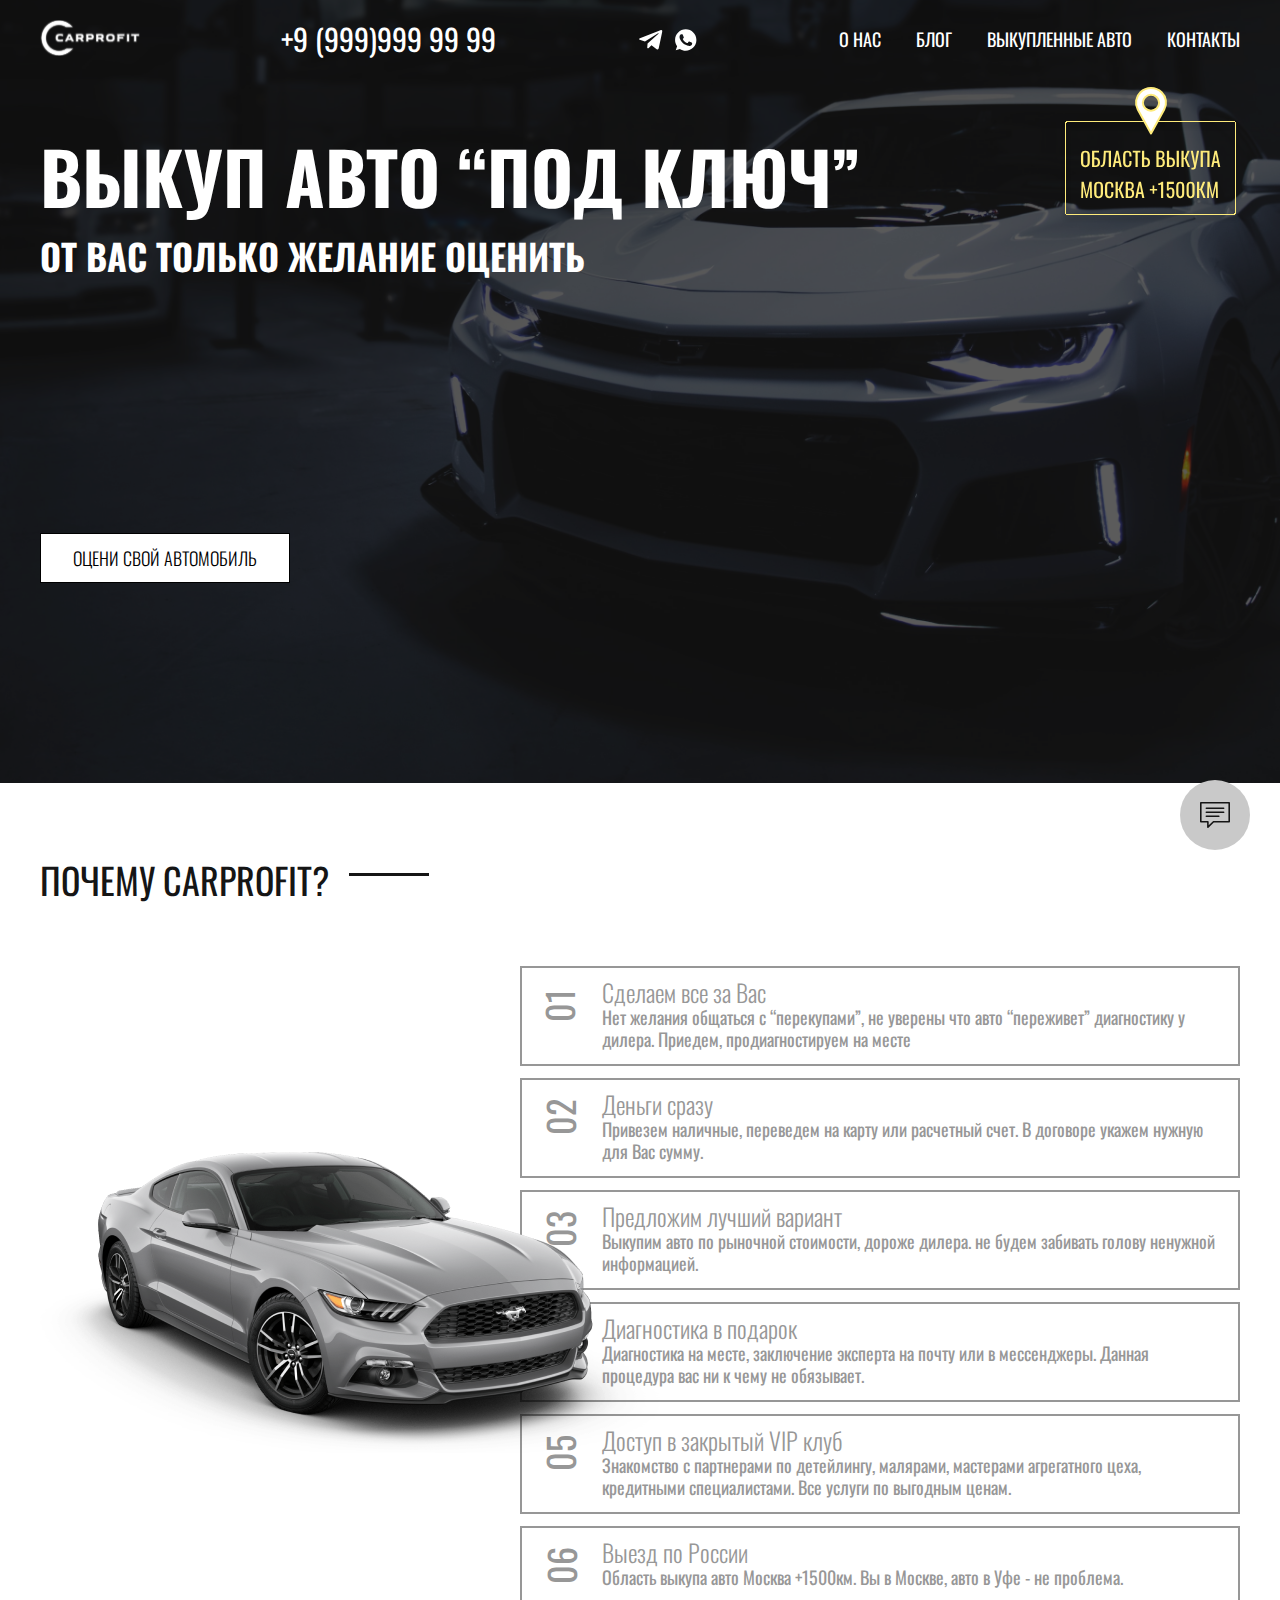
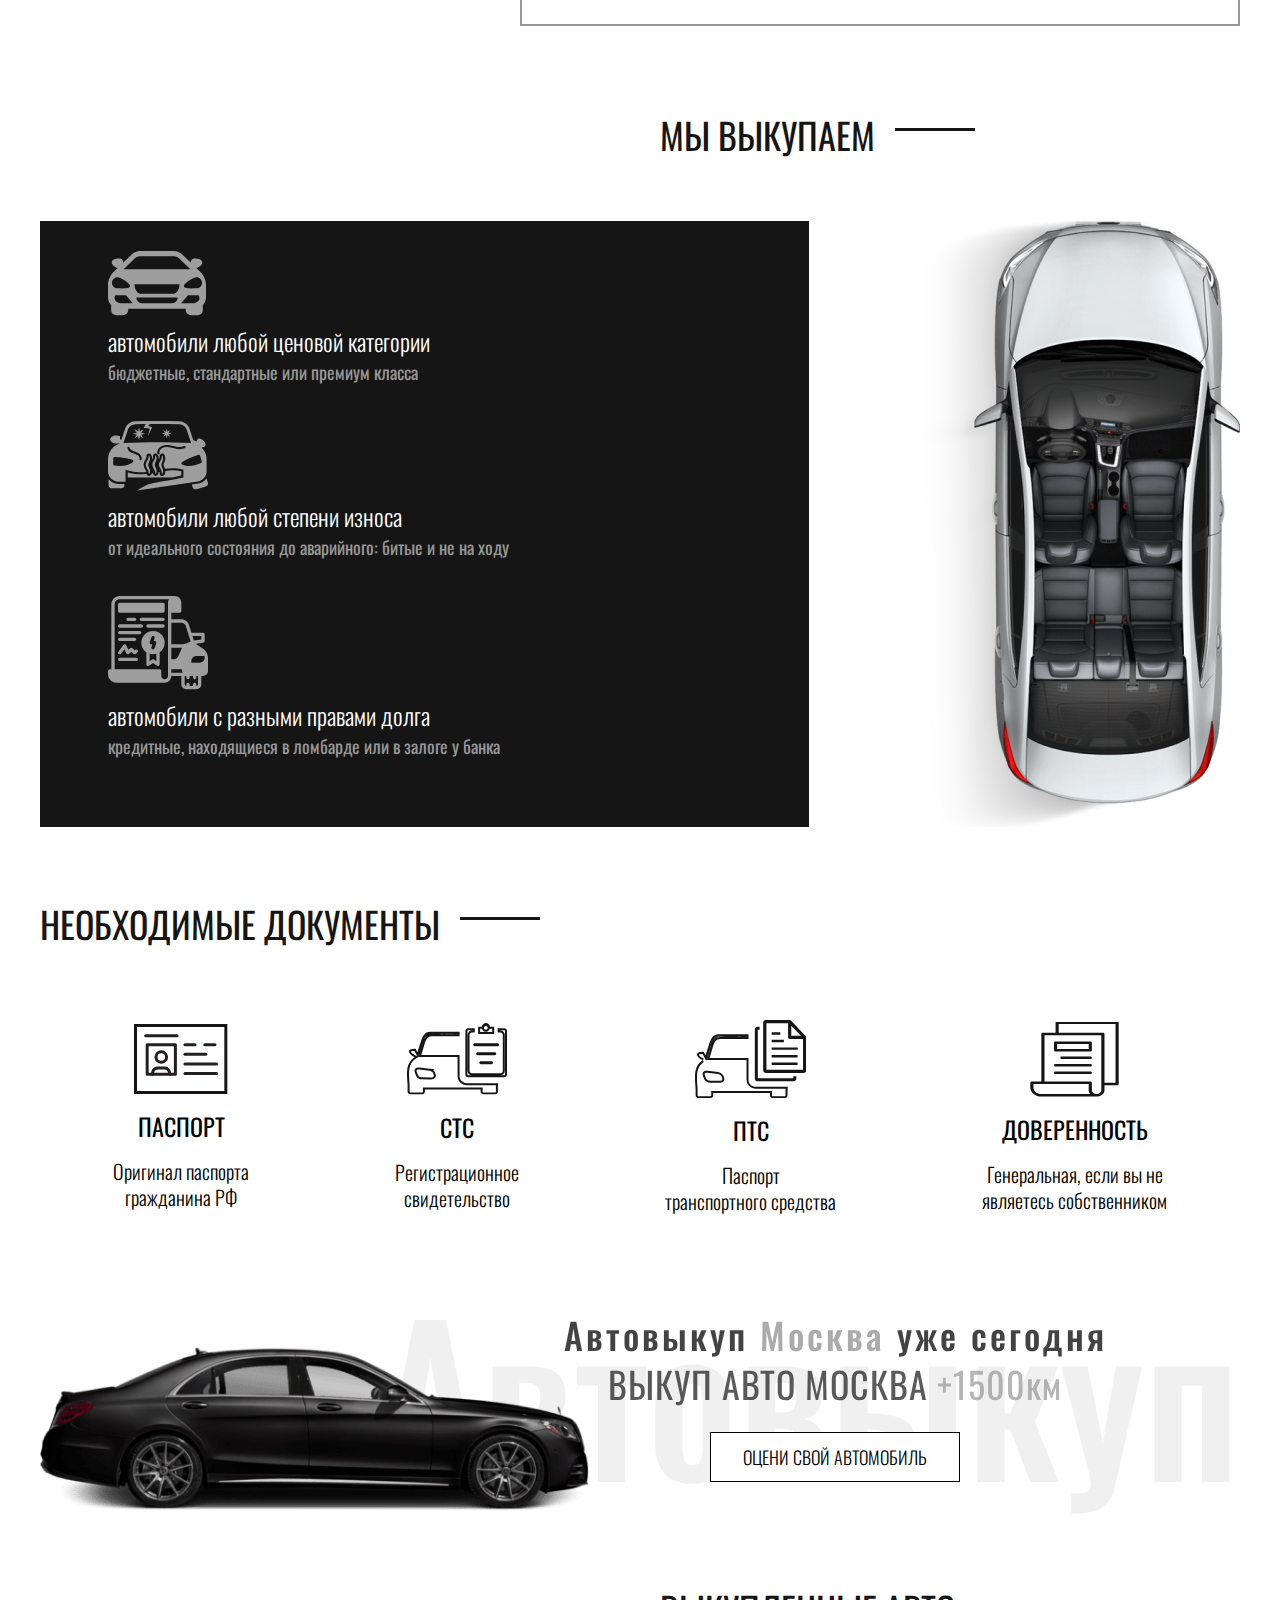
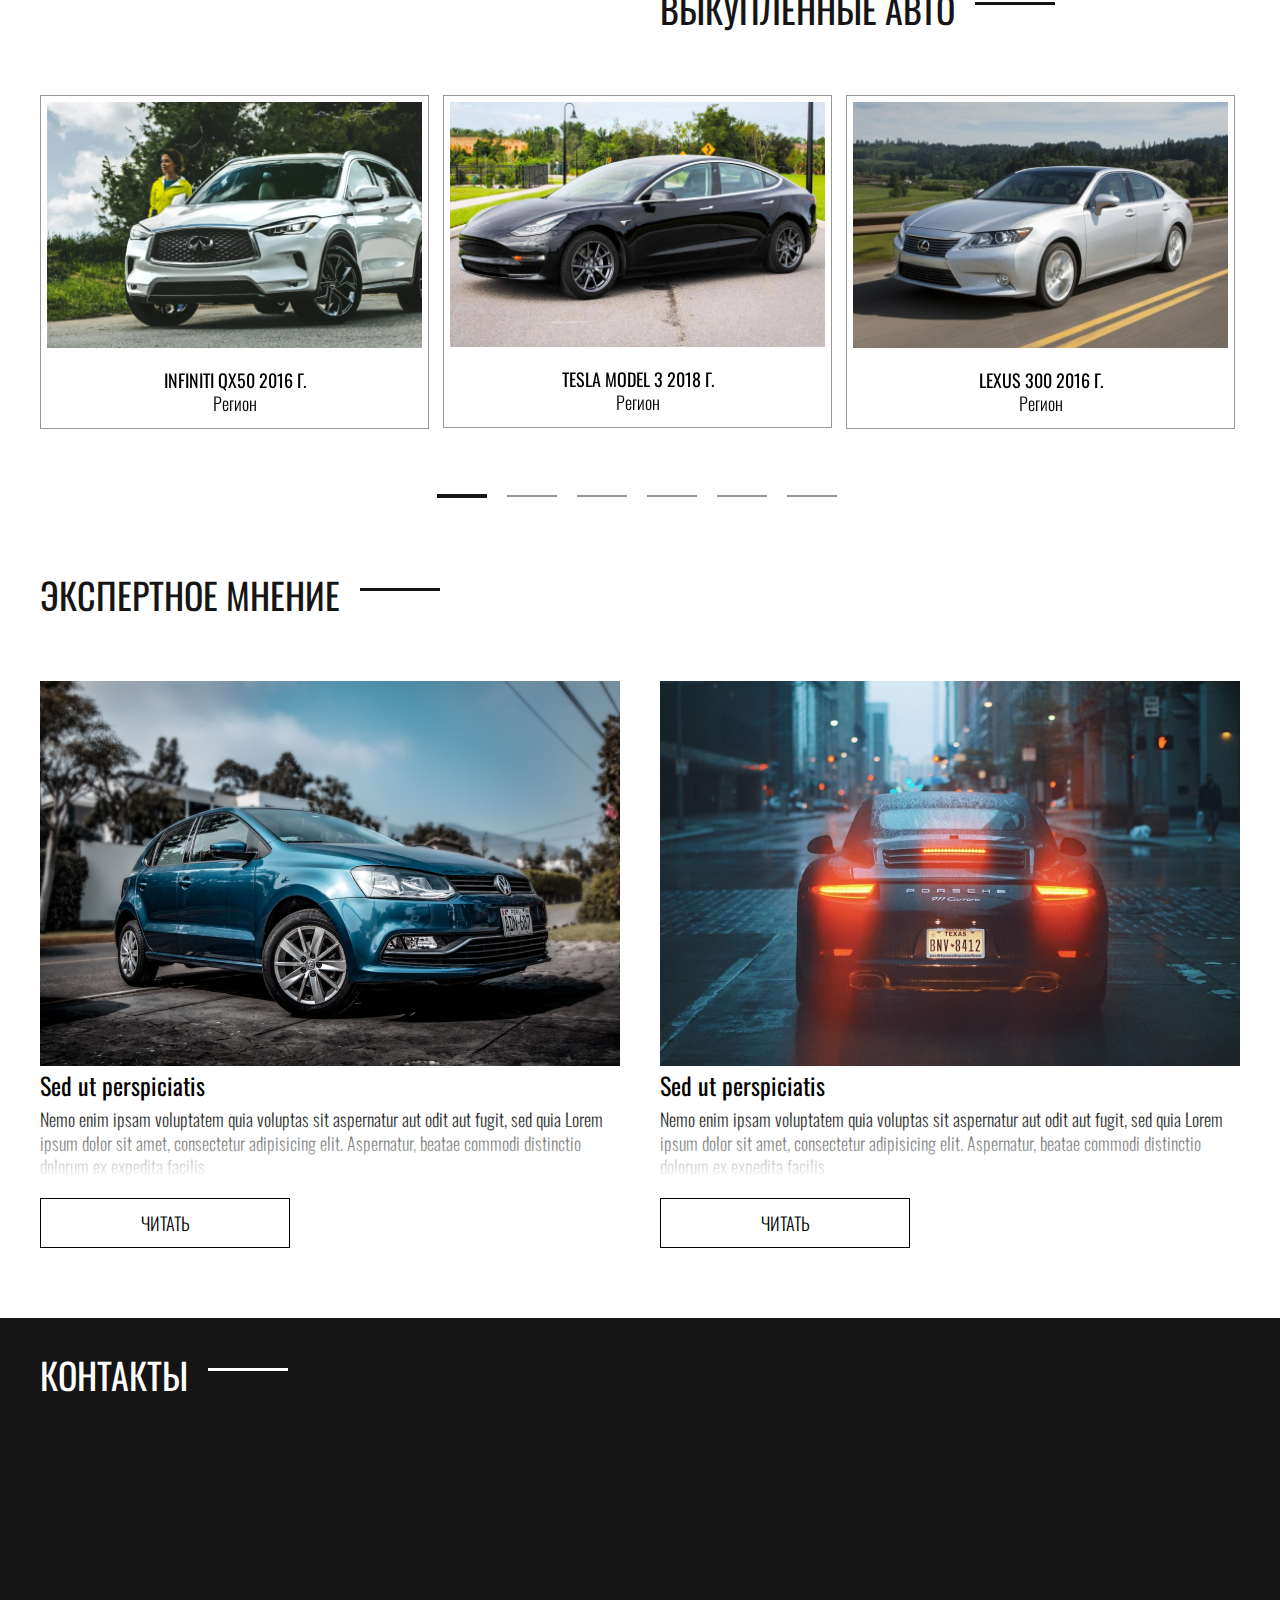
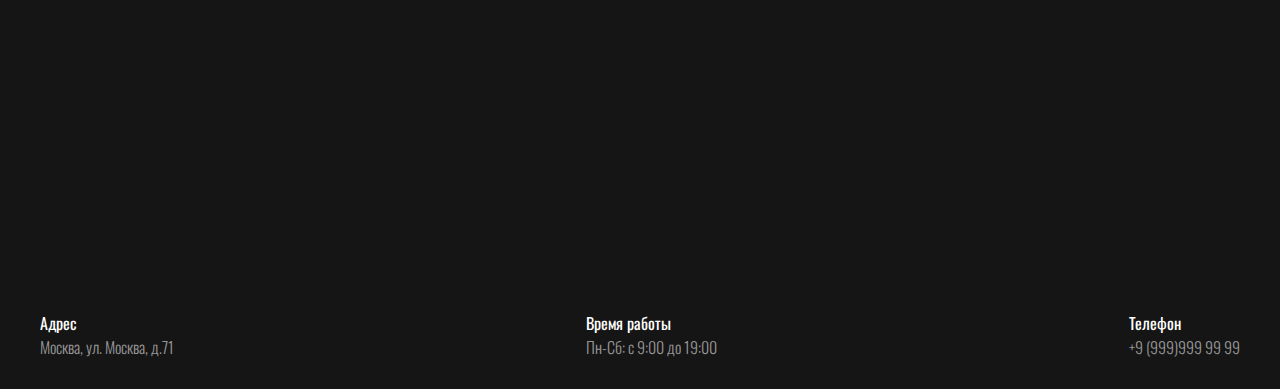
==== index.html @ 456da1f7 "refactor anchors" ====
<!doctype html>
<html lang="ru">
<head>
  <meta charset="UTF-8">
  <meta name="viewport"
        content="width=device-width, user-scalable=no, initial-scale=1.0, maximum-scale=1.0, minimum-scale=1.0">
  <meta http-equiv="X-UA-Compatible" content="ie=edge">
  <title>Document</title>
  <link rel="preconnect" href="https://fonts.googleapis.com">
  <link rel="preconnect" href="https://fonts.gstatic.com" crossorigin>
  <link href="https://fonts.googleapis.com/css2?family=Oswald:wght@300;400;600;700&display=swap" rel="stylesheet">
  <link rel="stylesheet" href="css/reset.css">
  <link rel="stylesheet" href="css/slick.css">
  <link rel="stylesheet" href="css/jquery.fancybox.css">
  <link rel="stylesheet" href="https://cdnjs.cloudflare.com/ajax/libs/animate.css/4.1.1/animate.min.css"/>
  <link rel="stylesheet" href="css/style.css">

</head>
<body>
<!--	      modal-->
<div id="modal-buyback" class="modal">
	<div class="modal__box">
		<button class="modal__close-btn" id="close-my-modal-btn">
			<svg width="23" height="25" viewBox="0 0 23 25" fill="none" xmlns="http://www.w3.org/2000/svg">
				<path d="M2.09082 0.03125L22.9999 22.0294L20.909 24.2292L-8.73579e-05 2.23106L2.09082 0.03125Z"
				      fill="#FFFFFF" />
				<path d="M0 22.0295L20.9091 0.0314368L23 2.23125L2.09091 24.2294L0 22.0295Z" fill="#FFFFFF" />
			</svg>
		</button>
		<form id="form" class="form" autocomplete="off">
			<h3 class="form__title title">Оставить заявку</h3>
			<label>
				<input id="name" class="form__input-inp" type="text"  placeholder="Как Вас зовут?" autocomplete="off">
				<input id="tel" class="form__input-inp" type="tel" placeholder="Ваш телефон" autocomplete="off">
				<textarea class="form__input-inp form__inp-text" name="msg" id="msg"  placeholder="Ваш вопрос" autocomplete="off"></textarea>
			</label>
			<button class="form__button button__white button" type="submit">Отправить заявку</button>
			<div class="form__policy-container">
				<p class="policy">Отправляя нам свои данные Вы даете согласие на обработку своих персональных данных</p>
				<img class="logo__img form__logo" src="./images/svg/carprofit-logo1.svg" alt="logo">
			</div>
		</form>
	</div>
</div>
<div class="wrapper">
  <!--header-->
  <div class="header-main">
    <div class="container">
      <div class="header__inner">
        <a class="logo" href="index.html">
          <img class="logo__img" src="./images/svg/carprofit-logo1.svg" alt="logo">
        </a>
        <a class="phone" href="tel:+99999999999">+9 (999)999 99 99</a>
        <div class="header__social">
          <a class="header__social-link" href="#">
            <svg xmlns="http://www.w3.org/2000/svg" width="26" height="22" viewBox="-2 0 45 31" fill="none">
              <path id="telegram"
                    d="M36.7528 0.382654L1.31463 14.1191C-0.111446 14.7587 -0.593796 16.0398 0.969888 16.735L10.0614 19.6392L32.0432 5.98373C33.2434 5.12643 34.4722 5.35505 33.4149 6.29806L14.5354 23.4805L13.9423 30.7521C14.4917 31.8748 15.4975 31.88 16.139 31.322L21.3623 26.3541L30.308 33.0874C32.3857 34.3239 33.5162 33.526 33.9632 31.2598L39.8309 3.33249C40.4401 0.542967 39.4011 -0.686092 36.7528 0.382654Z"
                    fill="white"/>
            </svg>
          </a>
          <a class="header__social-link" href="#">
            <svg width="24" height="24" viewBox="-2 0 45 40" fill="none" xmlns="http://www.w3.org/2000/svg">
              <path id="whatsapp" fill-rule="evenodd" clip-rule="evenodd"
                    d="M19.9942 0C8.96855 0 0 8.97106 0 19.9998C0 24.3737 1.41054 28.43 3.80834 31.7225L1.31632 39.1532L9.0037 36.6963C12.1655 38.7892 15.9387 40 20.0058 40C31.0314 40 40 31.0286 40 20.0002C40 8.97142 31.0314 0.000330607 20.0058 0.000330607L19.9942 0ZM14.4107 10.159C14.0229 9.23023 13.729 9.19506 13.1415 9.17117C12.9414 9.15955 12.7185 9.14795 12.4714 9.14795C11.707 9.14795 10.9079 9.37127 10.4259 9.86504C9.83836 10.4647 8.38069 11.8636 8.38069 14.7327C8.38069 17.6017 10.473 20.3764 10.755 20.7647C11.0489 21.1523 14.834 27.1253 20.7111 29.5596C25.307 31.4643 26.6708 31.2878 27.7167 31.0644C29.2447 30.7353 31.1608 29.606 31.6429 28.2425C32.1249 26.8784 32.1249 25.7143 31.9835 25.4674C31.8426 25.2205 31.4544 25.0798 30.8669 24.7855C30.2794 24.4915 27.4228 23.0806 26.8821 22.8924C26.3529 22.6926 25.8477 22.7633 25.4483 23.3278C24.884 24.1155 24.3317 24.9153 23.8848 25.3971C23.5322 25.7734 22.9559 25.8205 22.4743 25.6204C21.8277 25.3503 20.0178 24.7148 17.7842 22.7278C16.0561 21.1878 14.8808 19.2715 14.5401 18.6954C14.1991 18.1077 14.5049 17.7663 14.7749 17.449C15.0689 17.0844 15.3509 16.8259 15.6448 16.4847C15.9387 16.1439 16.1033 15.9674 16.2914 15.5676C16.4914 15.1796 16.35 14.7798 16.2091 14.4858C16.0681 14.1918 14.8927 11.3228 14.4107 10.159Z"
                    fill="white"/>
            </svg>
          </a>
        </div>
        <div class="multibutton">
          <ul class="multibutton__list">
            <li class="multibutton__item">
              <a href="tel:+375291112233" class="multibutton__title">Повонить нам</a>
              <a href="tel:+375291112233" class="multibutton__icon">
                <svg version="1.1" id="Capa_1" xmlns="http://www.w3.org/2000/svg" xmlns:xlink="http://www.w3.org/1999/xlink" x="0px" y="0px"
                     width="792px" height="792px" viewBox="0 0 792 792" style="enable-background:new 0 0 792 792;" xml:space="preserve">
<g>
	<path d="M521.806,792c0,0,71.889,0,71.889-71.997V71.997C593.694,0,521.806,0,521.806,0H270.194c0,0-71.889,0-71.889,71.997
		v648.006C198.306,792,270.194,792,270.194,792H521.806z M396,762.022c-19.841,0-35.944-16.104-35.944-35.944
		c0-19.842,16.103-35.944,35.944-35.944c19.842,0,35.944,16.103,35.944,35.944C431.944,745.919,415.842,762.022,396,762.022z
		 M342.083,43.888c0-4.457,2.121-7.944,4.78-7.944h98.272c2.624,0,4.781,3.559,4.781,7.944v2.121c0,4.457-2.157,7.944-4.781,7.944
		h-98.272c-2.624,0-4.78-3.559-4.78-7.944V43.888z M234.25,89.861h323.5v575.111h-323.5V89.861z"/>
</g>
</svg>
              </a>
            </li>
            <li class="multibutton__item">
              <a href="" class="multibutton__title">Оставить заявку на звонок</a>
              <a href="" class="multibutton__icon">
                <svg version="1.1" id="Capa_1" xmlns="http://www.w3.org/2000/svg" xmlns:xlink="http://www.w3.org/1999/xlink" x="0px" y="0px"
                     width="485.227px" height="485.227px" viewBox="0 0 485.227 485.227" style="enable-background:new 0 0 485.227 485.227;"
                     xml:space="preserve">
<g>
	<path d="M438.3,443.723l-32.161,32.165c-5.745,5.713-22.561,9.325-23.069,9.325c-101.816,0.858-199.839-39.124-271.88-111.175
		C38.943,301.806-1.082,203.396,0.031,101.285c0-0.061,3.687-16.407,9.418-22.094L41.61,46.998
		c11.803-11.784,34.399-17.116,50.227-11.845l6.781,2.28c15.831,5.273,32.371,22.745,36.753,38.825l16.202,59.44
		c4.396,16.108-1.515,39.031-13.299,50.82l-21.501,21.499c21.085,78.154,82.376,139.424,160.484,160.543l21.501-21.497
		c11.789-11.789,34.77-17.684,50.876-13.296l59.439,16.228c16.051,4.354,33.524,20.871,38.826,36.72l2.254,6.781
		C455.419,409.336,450.089,431.938,438.3,443.723z M485.218,64.327L420.887,0L316.583,104.307l-43.65-43.656V212.28h151.629
		l-43.651-43.651L485.218,64.327z"/>
</g>
</svg>
              </a>
            </li>
            <li class="multibutton__item">
              <a href="#" class="multibutton__title">Напишите нам в Telegram</a>
              <a href="#" class="multibutton__icon">
                <svg width="40" height="34" viewBox="0 0 46 34" xmlns="http://www.w3.org/2000/svg">
                  <path d="M36.7528 0.382654L1.31463 14.1191C-0.111446 14.7587 -0.593796 16.0398 0.969888 16.735L10.0614 19.6392L32.0432 5.98373C33.2434 5.12643 34.4722 5.35505 33.4149 6.29806L14.5354 23.4805L13.9423 30.7521C14.4917 31.8748 15.4975 31.88 16.139 31.322L21.3623 26.3541L30.308 33.0874C32.3857 34.3239 33.5162 33.526 33.9632 31.2598L39.8309 3.33249C40.4401 0.542967 39.4011 -0.686092 36.7528 0.382654Z" />
                </svg>
              </a>
            </li>
            <li class="multibutton__item">
              <a href="#" class="multibutton__title">Напишите нам в Whatsapp</a>
              <a href="#" class="multibutton__icon">
                <svg width="40" height="40" viewBox="0 0 40 40" xmlns="http://www.w3.org/2000/svg">
                  <path fill-rule="evenodd" clip-rule="evenodd" d="M19.9942 0C8.96855 0 0 8.97106 0 19.9998C0 24.3737 1.41054 28.43 3.80834 31.7225L1.31632 39.1532L9.0037 36.6963C12.1655 38.7892 15.9387 40 20.0058 40C31.0314 40 40 31.0286 40 20.0002C40 8.97142 31.0314 0.000330607 20.0058 0.000330607L19.9942 0ZM14.4107 10.159C14.0229 9.23023 13.729 9.19506 13.1415 9.17117C12.9414 9.15955 12.7185 9.14795 12.4714 9.14795C11.707 9.14795 10.9079 9.37127 10.4259 9.86504C9.83836 10.4647 8.38069 11.8636 8.38069 14.7327C8.38069 17.6017 10.473 20.3764 10.755 20.7647C11.0489 21.1523 14.834 27.1253 20.7111 29.5596C25.307 31.4643 26.6708 31.2878 27.7167 31.0644C29.2447 30.7353 31.1608 29.606 31.6429 28.2425C32.1249 26.8784 32.1249 25.7143 31.9835 25.4674C31.8426 25.2205 31.4544 25.0798 30.8669 24.7855C30.2794 24.4915 27.4228 23.0806 26.8821 22.8924C26.3529 22.6926 25.8477 22.7633 25.4483 23.3278C24.884 24.1155 24.3317 24.9153 23.8848 25.3971C23.5322 25.7734 22.9559 25.8205 22.4743 25.6204C21.8277 25.3503 20.0178 24.7148 17.7842 22.7278C16.0561 21.1878 14.8808 19.2715 14.5401 18.6954C14.1991 18.1077 14.5049 17.7663 14.7749 17.449C15.0689 17.0844 15.3509 16.8259 15.6448 16.4847C15.9387 16.1439 16.1033 15.9674 16.2914 15.5676C16.4914 15.1796 16.35 14.7798 16.2091 14.4858C16.0681 14.1918 14.8927 11.3228 14.4107 10.159Z" />
                </svg>
              </a>
            </li>
          </ul>
          <div class="multibutton__button">
            <svg version="1.1" id="Capa_1" xmlns="http://www.w3.org/2000/svg" xmlns:xlink="http://www.w3.org/1999/xlink" x="0px" y="0px"
                 viewBox="0 0 76 76" style="enable-background:new 0 0 76 76;" xml:space="preserve">
<g id="_x37_7_Essential_Icons_10_">
	<path id="Message_Lines" d="M62,31.007c0,1.1-0.9,2-2,2H16c-1.1,0-2-0.9-2-2c0-1.1,0.9-2,2-2h44C61.1,29.007,62,29.907,62,31.007z
		 M47.8,39.007H16c-1.1,0-2,0.9-2,2s0.9,2,2,2h31.8c1.1,0,2-0.9,2-2S48.9,39.007,47.8,39.007z M60,19.007H16c-1.1,0-2,0.9-2,2
		c0,1.1,0.9,2,2,2h44c1.1,0,2-0.9,2-2C62,19.907,61.1,19.007,60,19.007z M76,7.007v48c0,1.1-0.9,2-2,2H35l-13.6,13.4
		c-0.5,0.6-3.4,1.4-3.4-1.4v-12H2c-1.1,0-2-0.9-2-2v-48c0-1.1,0.9-2,2-2h72C75.1,5.007,76,5.907,76,7.007z M72,9.007H4v44h16
		c1.1,0,2,0.9,2,2v9.2l10.8-10.6c0.4-0.4,0.9-0.6,1.4-0.6H72V9.007z"/>
</g>
</svg>
          </div>
        </div>
        <nav class="menu">
          <button class="menu__btn">
            <span></span>
            <span></span>
            <span></span>
          </button>
          <ul class="menu__list">
            <li class="menu__list-item">
              <a class="menu__list-link" href="contacts.html">О НАС</a>
            </li>
            <li class="menu__list-item">
              <a class="menu__list-link" href="#main-blog">БЛОГ</a>
            </li>
            <li class="menu__list-item">
              <a class="menu__list-link" href="#buyback-cars">ВЫКУПЛЕННЫЕ АВТО</a>
            </li>
            <li class="menu__list-item">
              <a class="menu__list-link" href="#contacts">КОНТАКТЫ</a>
            </li>
          </ul>
        </nav>
      </div>
    </div>
  </div>
  <div class="main">
    <!--top-->
    <section class="top _section" style="background-image: url(./images/top-bg.jpg);">
      <div class="container">
        <div class="top__content">
          <h1 data-wow-delay=".5s" class="top__title"><p>ВЫКУП АВТО</p>
            <p>“под ключ”</p></h1>
          <h2 class="top__subtitle">От вас только желание Оценить</h2>
          <img class="top__banner" src="./images/svg/banner.svg" alt="banner">
          <button id="open-modal-btn" class="button button__white top__button" type="button">оцени свой автомобиль</button>
        </div>
      </div>
    </section>
    <!--benefits-->
    <section class="benefits _section">
      <div class="container">
        <h3 class="title">ПОЧЕМУ CARPROFIT?</h3>
        <div class="benefits__inner _inner">
          <img class="benefits__img" src="./images/mustang.png" alt="car">
          <div class="benefits__content">
            <ol class="benefits__list">
              <li class="benefits__item">
                <p class="benefits__item-title">Сделаем все за Вас</p>
                <p class="benefits__item-text">Нет желания общаться с “перекупами”, не уверены что авто
                  “переживет” диагностику у дилера. Приедем, продиагностируем на месте
                </p>
              </li>
              <li class="benefits__item">
                <p class="benefits__item-title">Деньги сразу</p>
                <p class="benefits__item-text">Привезем наличные, переведем на карту или расчетный счет.
                  В договоре укажем нужную для Вас сумму.</p>
              </li>
              <li class="benefits__item">
                <p class="benefits__item-title">Предложим лучший вариант</p>
                <p class="benefits__item-text">Выкупим авто по рыночной стоимости, дороже дилера.
                  не будем забивать голову ненужной информацией.</p>
              </li>
              <li class="benefits__item">
                <p class="benefits__item-title">Диагностика в подарок</p>
                <p class="benefits__item-text">Диагностика на месте, заключение эксперта на почту или в
                  мессенджеры. Данная процедура вас ни к чему не обязывает.</p>
              </li>
              <li class="benefits__item">
                <p class="benefits__item-title">Доступ в закрытый VIP клуб</p>
                <p class="benefits__item-text">Знакомство с партнерами по детейлингу, малярами,
                  мастерами агрегатного цеха, кредитными специалистами. Все услуги по выгодным
                  ценам.</p>
              </li>
              <li class="benefits__item">
                <p class="benefits__item-title">Выезд по России</p>
                <p class="benefits__item-text">Область выкупа авто Москва +1500км. Вы в Москве, авто в
                  Уфе - не проблема.</p>
              </li>
            </ol>
          </div>
        </div>
      </div>
    </section>
    <!--buyback-->
    <section class="buyback _section">
      <div class="container">
        <h3 class="title buyback__title">МЫ ВЫКУПАЕМ</h3>
        <div class="buyback__inner _inner">
          <ul class="buyback__list">
            <li class="buyback__item">
                <img src="./images/svg/ic-car1.svg" alt="car" class="buyback__item-img">
              <div class="buyback__item-content">
              <p class="buyback__item-title">автомобили любой ценовой категории</p>
              <p class="buyback__item-text">бюджетные, стандартные или премиум класса</p>
              </div>
            </li>
            <li class="buyback__item">
                <img src="./images/svg/ic-car2.svg" alt="car" class="buyback__item-img">
              <div class="buyback__item-content">
              <p class="buyback__item-title">автомобили любой степени износа</p>
              <p class="buyback__item-text">от идеального состояния до аварийного: битые и не на ходу </p>
              </div>
            </li>
            <li class="buyback__item">
                <img src="./images/svg/ic-car3.svg" alt="car" class="buyback__item-img">
              <div class="buyback__item-content">
              <p class="buyback__item-title">автомобили с разными правами долга</p>
              <p class="buyback__item-text">кредитные, находящиеся в ломбарде или в залоге у банка</p>
              </div>
            </li>
          </ul>
          <img class="buyback__image" src="./images/car1.png" alt="car">
        </div>
      </div>
    </section>
    <!--docs-->
    <section class="docs _section">
      <div class="container">
        <h3 class="title">Необходимые документы</h3>
        <div class="docs__inner _inner">
          <ul class="docs__list">
            <li class="docs__list-item">
              <img src="images/svg/docs/passport.svg" alt="pass" class="docs__list-img">
              <p class="docs__item-title">ПАСПОРТ</p>
              <p class="docs__item-text">Оригинал паспорта <br> гражданина РФ</p>
            </li>
            <li class="docs__list-item">
              <img src="images/svg/docs/sts.svg" alt="sts" class="docs__list-img">
              <p class="docs__item-title">СТС</p>
              <p class="docs__item-text">Регистрационное <br> свидетельство</p>
            </li>
            <li class="docs__list-item">
              <img src="images/svg/docs/pts.svg" alt="pts" class="docs__list-img">
              <p class="docs__item-title">ПТС</p>
              <p class="docs__item-text">Паспорт <br> транспортного средства</p>
            </li>
            <li class="docs__list-item">
              <img src="images/svg/docs/document.svg" alt="doc" class="docs__list-img">
              <p class="docs__item-title">ДОВЕРЕННОСТЬ</p>
              <p class="docs__item-text">Генеральная, если вы не <br> являетесь собственником</p>
            </li>
          </ul>
          <div class="docs__content">
            <img class="docs__content-img" src="./images/mercedes.png" alt="car">
            <div class="docs__content-banner">
              <p class="docs__content-t1">Автовыкуп <span>Москва</span> уже сегодня</p>
              <p class="docs__content-t2">ВЫКУП АВТО МОСКВА <span>+1500км</span></p>
              <p class="docs__content-t3">Автовыкуп</p>
              <button class="button button__white docs__button" type="button">оцени свой автомобиль</button>
            </div>
          </div>
        </div>
      </div>
    </section>
<!--carousel-->
    <section class="carousel _section" id="buyback-cars">
      <div class="container">
        <h2 class="title carousel__title">выкупленные Авто</h2>
        <div class="carousel__inner _inner">
          <div class="carousel__item">
            <div class="carousel__item-box">
              <img class="carousel__item-img" src="./images/carousel/1.jpg" alt="">
              <h4 class="carousel__item-title">INFINITI QX50 2016 г.</h4>
              <p class="carousel__item-text">Регион</p>
            </div>
          </div>
          <div class="carousel__item">
            <div class="carousel__item-box">
              <img class="carousel__item-img" src="./images/carousel/2.jpg" alt="">
              <h4 class="carousel__item-title">TESLA MODEL 3 2018 г.</h4>
              <p class="carousel__item-text">Регион</p>
            </div>
          </div>
          <div class="carousel__item">
            <div class="carousel__item-box">
              <img class="carousel__item-img" src="./images/carousel/3.jpg" alt="">
              <h4 class="carousel__item-title">LEXUS 300 2016 г.</h4>
              <p class="carousel__item-text">Регион</p>
            </div>
          </div>
          <div class="carousel__item">
            <div class="carousel__item-box">
              <img class="carousel__item-img" src="./images/carousel/1.jpg" alt="">
              <h4 class="carousel__item-title">INFINITI QX50 2016 г.</h4>
              <p class="carousel__item-text">Регион</p>
            </div>
          </div>
          <div class="carousel__item">
            <div class="carousel__item-box">
              <img class="carousel__item-img" src="./images/carousel/2.jpg" alt="">
              <h4 class="carousel__item-title">TESLA MODEL 3 2018 г.</h4>
              <p class="carousel__item-text">Регион</p>
            </div>
          </div>
          <div class="carousel__item">
            <div class="carousel__item-box">
              <img class="carousel__item-img" src="./images/carousel/3.jpg" alt="">
              <h4 class="carousel__item-title">LEXUS 300 2016 г.</h4>
              <p class="carousel__item-text">Регион</p>
            </div>
          </div>
        </div>
      </div>
    </section>
<!--blog-->
    <section class="blog _section" id="main-blog">
      <div class="container">
        <h3 class="title">ЭКСПЕРТНОЕ МНЕНИЕ</h3>
        <div class="blog__inner _inner">
          <div class="blog__item">
            <img class="blog__item-img" src="./images/blog/blog1.jpg" alt="car">
            <h4 class="blog__item-title">Sed ut perspiciatis</h4>
            <p class="blog__item-text">Nemo enim ipsam voluptatem quia voluptas sit aspernatur aut odit aut
              fugit, sed quia Lorem ipsum dolor sit amet, consectetur adipisicing elit. Aspernatur, beatae commodi distinctio dolorum ex expedita facilis</p>
            <button class="button button__white blog__button">Читать</button>
          </div>
          <div class="blog__item">
            <img class="blog__item-img" src="./images/blog/blog2.jpg" alt="car">
            <h4 class="blog__item-title">Sed ut perspiciatis</h4>
            <p class="blog__item-text">Nemo enim ipsam voluptatem quia voluptas sit aspernatur aut odit aut
              fugit, sed quia Lorem ipsum dolor sit amet, consectetur adipisicing elit. Aspernatur, beatae commodi distinctio dolorum ex expedita facilis</p>
            <button class="button button__white blog__button">Читать</button>
          </div>
        </div>
      </div>
    </section>
  </div>
<!--footer-->
  <div class="footer" id="contacts">
    <div class="container">
      <div class="footer__inner">
        <div class="footer__contacts-container">
          <h3 class="footer__contacts-title title">КОНТАКТЫ</h3>
          <div class="footer__map">
            <map class="map">
              <iframe src="https://yandex.ru/map-widget/v1/?um=constructor%3A482aa2c99fe9f83790239ec61610c49e965b56b48c78179ba4e1519b60596b9f&amp;source=constructor" width="100%" height="100%" frameborder="0"></iframe>
            </map>
          </div>
          <ul class="footer__contacts-list">
            <li class="footer__list-item">
              <p class="footer__list-title">Адрес</p>
              <p class="footer__list-text">Москва, ул. Москва, д.71</p>
            </li>
            <li class="footer__list-item">
              <p class="footer__list-title">Время работы</p>
              <p class="footer__list-text">Пн-Сб: с 9:00 до 19:00</p>
            </li>
            <li class="footer__list-item">
              <p class="footer__list-title">Телефон</p>
              <a class="footer__list-text" href="tel:+99999999999">+9 (999)999 99 99</a>
            </li>
          </ul>
        </div>
      </div>
    </div>
  </div>
</div>
<script src="https://ajax.googleapis.com/ajax/libs/jquery/3.4.1/jquery.min.js"></script>
<script src="js/slick.min.js"></script>
<script src="js/jquery.fancybox.min.js"></script>
<script src="js/wow.min.js"></script>
<script src="js/just-validate.min.js"></script>
<script src="js/inputmask.min.js"></script>
<script src="js/main.js"></script>
</body>
</html>
---- css/style.css ----
/*VARS*/
:root {
    --white: #ffffff;
    --black: #151515;
    --gray: #979797;
    --blackout: rgba(21, 21, 21, .7);

}

html,
body{
    box-sizing: border-box;
    height: 100%;
    scroll-behavior: smooth;
}

*, *::after, *::before {
    box-sizing: inherit;
    margin: 0;
    padding: 0;
}

ul {
    list-style: none;
}

a {
    text-decoration: none;
    color: inherit;
}

.wrapper {
    min-height: 100%;
    display: flex;
    flex-direction: column;
}

.unscroll {
    overflow: hidden;
}

.main {
    flex-grow: 1;
}

/*title*/
.title {
    color: var(--black);
    font-size: 36px;
    line-height: normal;
    font-weight: 400;
    text-transform: uppercase;
    position: relative;
}

.title:after {
    content: '';
    width: 80px;
    height: 3px;
    background-color: var(--black);
    position: absolute;
    top: 20px;
    margin-left: 20px;
}

/*buttons*/
.button {
    width: 250px;
    height: 50px;
    font-family: inherit;
    font-weight: 300;
    font-size: 18px;
    text-transform: uppercase;
    text-decoration: none;
    cursor: pointer;
}

.button__white {
    background-color: white;
    transition: 0.5s;
    border: 1px solid black;
}

.button__white:hover {
    background-color: black;
    color: white;
    border: 1px solid white;
}

/*multibutton*/

.multibutton {
    position: fixed;
    z-index: 9;
    right: 30px;
    bottom: 50px;
    display: flex;
    flex-direction: column;
    align-items: flex-end;
    width: 70px;
    height: 70px;
    transition: 0.2s ease;
}

.multibutton:hover {
    width: auto;
    height: auto;
}

.multibutton:hover .multibutton__list {
    position: relative;
    top: auto;
    bottom: 10px;
    visibility: visible;
}

.multibutton:hover .multibutton__item {
    visibility: visible;
    opacity: 1;
    transition: 0.3s ease;
    transform: scaleX(1) scaleY(1) translateY(0);
}

/*.multibutton.multibutton--open {*/
/*    width: auto;*/
/*    height: auto;*/
/*}*/

/*.multibutton.multibutton--open .multibutton__list {*/
/*    position: relative;*/
/*    top: auto;*/
/*    bottom: 10px;*/
/*    visibility: visible;*/
/*}*/

/*.multibutton.multibutton--open .multibutton__item {*/
/*    visibility: visible;*/
/*    opacity: 1;*/
/*    transition: 0.3s ease;*/
/*    transform: scaleX(1) scaleY(1) translateY(0);*/
/*}*/

.multibutton__list {
    display: flex;
    flex-direction: column;
    align-items: flex-end;
    position: absolute;
    right: 13px;
    top: 80px;
    visibility: hidden;
    transition: 0.3s ease;
    list-style: none;
    padding: 0;
    margin: 0;
}

.multibutton__title {
    font-size: 16px;
    color: var(--white);
    text-decoration: none;
    background: var(--gray);
    border-radius: 20px;
    padding: 13px;
    transition: all .5s;
}

.multibutton__title:hover {
    color: black;
}

.multibutton__item {
    display: flex;
    align-items: center;
    margin: 4px 0;
    transform: scaleX(0.4) scaleY(0.4) translateY(150px);
    opacity: 0;
    visibility: hidden;
}

.multibutton__button {
    width: 70px;
    height: 70px;
    background: #c9c9c9;
    border-radius: 50%;
    display: flex;
    align-items: center;
    justify-content: center;
    cursor: pointer;
    animation: animation_button 3s linear infinite;
    transition: all 200ms ease-out;
}

@keyframes animation_button {
    0% {
        box-shadow: 0 0 0 0 #ffba26, 0 0 0 0 rgba(255, 206, 9, 0.7);
    }
    40% {
        box-shadow: 0 0 0 7px rgba(255, 186, 38, 0), 0 0 0 3px rgba(255, 206, 9, 0.7);
    }
    80% {
        box-shadow: 0 0 0 13px rgba(255, 186, 38, 0), 0 0 0 6px rgba(255, 206, 9, 0);
    }
    100% {
        box-shadow: 0 0 0 16px rgba(255, 186, 38, 0), 0 0 0 8px rgba(255, 206, 9, 0);
    }
}

.multibutton__button svg {
    width: 30px;
    height: 30px;
    fill: var(--black);
}


.multibutton__item:nth-child(1) .multibutton__icon {
    background: var(--gray);
}

.multibutton__item:nth-child(2) .multibutton__icon {
    background: var(--gray);
}

.multibutton__item:nth-child(3) .multibutton__icon {
    background: var(--gray);
}

.multibutton__item:nth-child(4) .multibutton__icon {
    background: var(--gray);
}

.multibutton__icon {
    width: 44px;
    height: 44px;
    border-radius: 50%;
    display: flex;
    align-items: center;
    justify-content: center;
    margin-left: 10px;
    transition: all .5s;
}

.multibutton__icon svg {
    width: 26px;
    height: 26px;
    fill: #fff;
    transition: all .5s;
}

.multibutton__icon:hover svg {
    fill: black;
}

/*button__burger*/
.menu__btn {
    position: relative;
    z-index: 8;
    width: 30px;
    height: 22px;
    flex-direction: column;
    justify-content: space-between;
    padding: 0;
    border: none;
    background-color: transparent;
    cursor: pointer;
    display: none;
    transform: rotate(0deg);
    transition: .5s ease-in-out;
}

.menu__btn span {
    display: block;
    position: absolute;
    height: 2px;
    background-color: var(--white);
    width: 100%;
    opacity: 1;
    left: 0;
    transform: rotate(0deg);
    transition: .25s ease-in-out;
}

.menu__btn span:nth-child(1) {
    top: 0px;
}
.menu__btn span:nth-child(2) {
    top: 10px;
}
.menu__btn span:nth-child(3) {
    top: 20px;
}

.menu__btn.menu__btn--open span:nth-child(1) {
    top: 10px;
    transform: rotate(135deg);
}
.menu__btn.menu__btn--open span:nth-child(2) {
    opacity: 0;
    left: -60px;
}
.menu__btn.menu__btn--open span:nth-child(3) {
    top: 10px;
    transform: rotate(-135deg);
}

/*modal*/
.modal {
    position: fixed;
    left: 0;
    top: 0;
    width: 100%;
    height: 100vh;
    z-index: 99998;
    background-color: rgba(0, 0, 0, .3);
    display: grid;
    align-items: center;
    justify-content: center;
    overflow-y: auto;
    visibility: hidden;
    opacity: 0;
    transition: opacity .4s, visibility .4s;
}

.modal__box {
    position: relative;
    max-width: 800px;
    padding: 45px;
    z-index: 1;
    margin: 30px 15px;
    background-color: var(--black);
    box-shadow: 0px 0px 17px -7px rgba(34, 60, 80, 0.2);
    transform: scale(0);
    transition: transform .8s;
}

.modal__close-btn {
    position: absolute;
    top: 8px;
    right: 8px;
    border: none;
    background-color: transparent;
    padding: 5px;
    cursor: pointer;
}

.modal__close-btn svg path {
    transition: fill .4s;
}

.modal__close-btn:hover svg path {
    fill: var(--gray);
}

.modal__close-btn:active svg path {
    fill: rgb(186, 53, 0);
}

.modal.modal-open {
    visibility: visible;
    opacity: 1;
}

.modal.modal-open .modal__box {
    transform: scale(1);
}


body {
    font-family: 'Oswald', sans-serif;
    font-size: 18px;
    font-weight: 400;
    -webkit-tap-highlight-color: rgba(0, 0, 0, 0);
}

.container {
    max-width: 1230px;
    margin: 0 auto;
    padding: 0 15px;
}

._section {
    margin-bottom: 70px;
}

._inner {
    margin-top: 60px;
}

.header-main {
    background-color: transparent;
    position: relative;
    z-index: 10;
}

.header {
    background-color: var(--black);
    position: relative;
    z-index: 10;
}

.header__inner {
    padding-top: 20px;
    display: flex;
    align-items: center;
    justify-content: space-between;
    padding-bottom: 20px;
}

.logo__img {
    position: relative;
    z-index: 8;
    width: 100px;
    height: auto;
}

.phone {
    position: relative;
    z-index: 8;
    font-size: 30px;
    color: white;
}

.header__social {
    position: relative;
    z-index: 8;
    display: flex;
    text-align: center;
    justify-content: center;
    gap: 10px;
    bottom: -2px;
}

a svg #whatsapp {
    transition: 0.5s;
}

a svg #telegram {
    transition: 0.5s;
}

.header__social-link svg:hover #whatsapp {
    stroke: white;
    stroke-width: 2px;
    fill: black;
}

.header__social-link svg:hover #telegram {
    stroke: white;
    stroke-width: 2px;
    fill: black;
}

.menu__list {
    display: flex;
    gap: 35px;
}

.menu__list-link {
    position: relative;
    color: white;
    text-transform: uppercase;
}

.menu__list-link--active {
    color: var(--gray);
}

.menu__list-link:after {
    content: "";
    width: 0;
    height: 2px;
    background-color: white;
    position: absolute;
    bottom: -4px;
    left: 0;
    z-index: 1;
    transition: width 0.2s linear;
}

.menu__list-link:hover:after {
    width: 100%;
}

.top {
    position: relative;
    background-size: cover;
    background-position: top center;
    background-repeat: no-repeat;
    margin: -350px 0 70px 0;
}

.top:before {
    content: '';
    display: block;
    width: 100%;
    height: 100%;
    position: absolute;
    top: 0;
    left: 0;
    right: 0;
    bottom: 0;
    background-color: var(--blackout);
}

.top__content {
    position: relative;
    padding: 500px 0 0 0;
}

.top__title {
    font-size: 72px;
    color: white;
    text-transform: uppercase;
    line-height: normal;
}

.top__title p {
    display: inline-block;
}

.top__subtitle {
    margin: 0 0 250px 0;
    font-size: 36px;
    color: white;
    text-transform: uppercase;
    line-height: 150%;
}

.top__banner {
    position: absolute;
    top: 360px;
    right: 0;
}

.top__button {
    margin-bottom: 250px;
}

/*benefits*/
.benefits__inner {
    position: relative;
    display: flex;
    align-items: center;
    justify-content: right;
}

.benefits__img {
    position: absolute;
    max-width: 100%;
    height: auto;
    left: 0;
    z-index: 1;
}

.benefits__list {
    list-style: none;
    counter-reset: my-counter;
}

.benefits__item {
    border: 2px solid var(--gray);
    color: var(--gray);
    margin: 0 0 12px 0;
    max-width: 720px;
    min-height: 100px;
    padding: 10px 15px 10px 80px;
    counter-increment: my-counter;
    position: relative;
    transition: all .3s;
}

.benefits__item:hover {
    border: 2px solid var(--black);
}

.benefits__item:before {
    position: absolute;
    left: 20px;
    font-size: 36px;
    line-height: 54px;
    font-weight: 400;
    color: var(--gray);
    transform: rotate(270deg);
    content: '0' counter(my-counter);
    transition: all .5s;
}

.benefits__item:hover::before {
    color: var(--black);
}

.benefits__item-title {
    color: var(--gray);
    font-size: 24px;
    font-weight: 300;
    line-height: 1.2;
    transition: all .5s;
}

.benefits__item:hover .benefits__item-title {
    color: var(--black);
}

.benefits__item-text {
    line-height: 1.2;
    transition: all .5s;
}

.benefits__item:hover .benefits__item-text {
    color: var(--black);

}

/*buyback*/
.buyback__title {
    margin-left: 620px;
}

.buyback__inner {
    display: flex;
    justify-content: space-between;
}

.buyback__list {
    display: flex;
    flex-direction: column;
    gap: 40px;
    list-style: none;
    background-color: var(--black);
    padding: 30px 300px 30px 68px;
    /*margin: 50px 0 25px 0;*/
}

.buyback__item-img {
    margin-bottom: 12px;
}

.buyback__item-title {
    font-size: 24px;
    font-weight: 300;
    color: var(--white);
    margin-bottom: 10px;
}

.buyback__item-text {
    font-size: 18px;
    color: var(--gray);
}

.buyback__image {
    object-fit: contain;
}

.docs__list {
    display: flex;
    flex-wrap: wrap;
    align-items: center;
    justify-content: space-around;
}

.docs__list-item {
    display: flex;
    flex-direction: column;
    align-items: center;
    justify-content: center;
    gap: 20px;
    padding: 10px;
}

.docs__item-title {
    font-size: 24px;
}

.docs__item-text {
    font-size: 20px;
    font-weight: 300;
    line-height: 130%;
    text-align: center;
}

.docs__content {
    position: relative;
    margin: 80px 0 0 0;
}

.docs__content-img {
    position: absolute;
    left: 0;
    bottom: 0;
    max-width: 100%;
    height: auto;
}

.docs__content-banner {
    display: flex;
    flex-direction: column;
    justify-content: center;
    align-items: center;
    margin-left: 390px;
}

.docs__content-t1 {
    color: var(--black);
    opacity: 80%;
    font-size: 36px;
    font-weight: 500;
    letter-spacing: 3px;
    line-height: 170%;
}

.docs__content-t1 span {
    color: var(--gray);
}

.docs__content-t2 {
    color: var(--black);
    opacity: 70%;
    font-size: 36px;
    font-weight: 400;
    letter-spacing: 1px;
    margin: 0 0 30px 0;
}

.docs__content-t2 span {
    color: var(--gray);
}

.docs__content-t3 {
    position: absolute;
    color: rgba(151, 151, 151, 0.15);
    font-size: 200px;
    line-height: 120%;
    font-weight: 500;
    z-index: -1;
    bottom: 0;
    right: 0;
}

.docs__button {
    margin-bottom: 30px;
}

/*carousel*/

.carousel__title {
    margin-left: 620px;
}

.carousel__inner {
    margin: 60px 0 0 -7px;
}

.carousel__item {
    cursor: pointer;
    margin: 0 7px;
}

.carousel__item-box {
    border: 1px solid var(--gray);
    padding: 6px 6px 16px 6px;
    text-align: center;
    transition: all .5s;
}

.carousel__item-box:hover {
    color: var(--white);
    background-color: var(--black);
    border: 1px solid var(--black);
}

.carousel__item-img {
    width: 100%;
    margin-bottom: 23px;
}

.carousel__item-title {
    text-transform: uppercase;
    font-weight: 400;
    margin-bottom: 5px;
}

.carousel__item-text {
    font-size: 18px;
    font-weight: 300;
}

.carousel .slick-dots {
    display: flex;
    justify-content: center;
    margin-top: 50px;
    list-style: none;
}

.carousel .slick-dots button {
    font-size: 0;
    border: none;
    padding: 0;
    margin: 0 10px;
    background-color: var(--gray);
    width: 50px;
    height: 2px;
    cursor: pointer;
}

.carousel .slick-dots {
    cursor: pointer;
}

.carousel .slick-active button {
    background-color: var(--black);
    height: 4px;
}

/*blog*/

.blog__inner {
    display: flex;
    justify-content: space-between;
    gap: 30px;
}

.blog__item {
    max-width: 580px;
    flex-basis: 50%;
}

.blog__item-img {
    max-width: 100%;
}

.blog__item-title {
    font-size: 24px;
    font-weight: 400;
    line-height: 150%;
    margin-bottom: 5px;
}

.blog__item-text {
    overflow: hidden;
    position: relative;
    max-height: 70px;
    font-size: 18px;
    font-weight: 300;
    line-height: 130%;
    margin-bottom: 20px;
}

.blog__item-text:after {
    content: "";
    text-align: right;
    position: absolute;
    bottom: 0;
    right: 0;
    left: 0;
    height: 70px;
    background: linear-gradient(to bottom, rgba(255, 255, 255, 0), white 100%);
    pointer-events: none;
}

/*about*/
.about__title {
    margin-left: 620px;
}

.about__inner {
    display: flex;
    justify-content: space-between;
    align-items: center;
    gap: 40px;

}

.about__img {
    max-width: 100%;
    height: auto;
}

.about__content {
    max-width: 550px;
    margin-right: 10px;
}

.about__content p{
    color: var(--black);
    font-size: 24px;
    font-weight: 300;
    line-height: 130%;
    text-align: justify;
}

.about__link {
    display: block;
    font-size: 18px;
    font-weight: 400;
    line-height: 130%;
    margin-top: 30px;
    text-decoration: underline;

}

/*partners*/
.partners__inner {
    width: 100%;
    display: flex;
    justify-content: center;
    gap: 15px;
    flex-shrink: 1;
}

.partners__item-img {
    width: 100%;
    height: auto;
}



/*footer*/
.footer {
    background-color: var(--black);
    color: white;
}

.footer__inner {
    padding-top: 30px;
    padding-bottom: 30px;
}


.footer__contacts-container {
    display: block;
    /*max-width: 580px;*/
}

.footer__contacts-title {
    color: white;
    margin-bottom: 60px;
}

.footer__contacts-title:after {
    background-color: white;
}

.form__title {
    width: 100%;
    color: white;
    text-align: left;
    margin-bottom: 60px;
}

.form__title:after {
    display: none;
}

.footer__map {
    display: block;
    /*max-width: 580px;*/
    height: 450px;
    padding-bottom: 5px;
}


.map {
    filter: url("data:image/svg+xml;utf8,&lt;svg xmlns=\'http://www.w3.org/2000/svg\'&gt;&lt;filter id=\'grayscale\'&gt;&lt;feColorMatrix type=\'matrix\' values=\'0.3333 0.3333 0.3333 0 0 0.3333 0.3333 0.3333 0 0 0.3333 0.3333 0.3333 0 0 0 0 0 1 0\'/&gt;&lt;/filter&gt;&lt;/svg&gt;#grayscale"); /* Firefox 10+, Firefox on Android */

    -webkit-filter: grayscale(100%); /* Chrome 19+, Safari 6+, Safari 6+ iOS */
}

.footer__contacts-list {
    display: flex;
    justify-content: space-between;
    gap: 10px;
}

.footer__list-item {
    font-size: 16px;
    line-height: 150%;
}


.footer__list-text {
    color: var(--gray);
    font-weight: 300;
}

.form {
    max-width: 600px;
    text-align: center;
    padding: 0 15px;
}

.form label {
    width: 100%;
}

.form__input-inp {
    background-color: var(--white);
    width: 100%;
    height: 60px;
    color: #313030;
    border: 1px solid #fff;
    display: block;
    margin: 0 0 28px 0;
    font-size: 18px;
    padding: 0 8px;
    text-align: center;
    resize: none;
}

.form__input-inp::placeholder {
    text-align: center;
    font-family: 'Oswald', sans-serif;
    font-size: 18px;
    line-height: 27px;
    font-weight: 300;
    color: var(--gray);
}

.form__inp-text {
    text-align: left;
    height: 120px;
    padding: 10px 5px;
}



.form__input-inp::-webkit-input-placeholder {
    text-indent: 0;
    transition: text-indent 0.3s ease;
}

.form__input-inp::-moz-placeholder {
    text-indent: 0;
    transition: text-indent 0.3s ease;
}

.form__input-inp:-moz-placeholder {
    text-indent: 0;
    transition: text-indent 0.3s ease;
}

.form__input-inp:-ms-input-placeholder {
    text-indent: 0;
    transition: text-indent 0.3s ease;
}


.form__input-inp:focus::-webkit-input-placeholder {
    transform: translateY(-10px);
    text-indent: -60%;
    transition: text-indent 0.3s ease;
}

.form__input-inp:focus::-moz-placeholder {
    transform: translateY(-10px);
    text-indent: -60%;
    transition: text-indent 0.3s ease;
}

.form__input-inp:focus:-moz-placeholder {
    transform: translateY(-10px);
    text-indent: -60%;
    transition: text-indent 0.3s ease;
}

.form__input-inp:focus:-ms-input-placeholder {
    transform: translateY(-10px);
    text-indent: -60%;
    transition: text-indent 0.3s ease;
}

.form__button {
    margin: 10px 0 70px 0;
}

.form__policy-container {
    display: flex;
    gap: 10px;
    justify-content: space-between;
    align-items: center;
    /*display: grid;*/
    /*grid-template-columns: 1fr 1fr;*/
    /*grid-gap: 15px;*/
}

.policy {
    text-align: left;
    font-size: 12px;
    font-weight: 200;
    color: var(--white);
}

.form__logo {
    width: 70px;
    height: auto;
    justify-self: right;
}

/*MEDIA*/
@media (max-width: 1925px) {
    .top__content {
        padding-top: 395px;
    }
}

@media (max-width: 1450px) {
    .top {
        background-position: -350px 0;
    }

    .top__button {
        margin-bottom: 200px;
    }
}

@media (max-width: 1200px) {
    .top {
        background-position: -580px 0;
    }

    .top__banner {
        position: static;
        margin-bottom: 110px;
    }

    .top__content {
        display: flex;
        flex-direction: column;
        align-items: center;
    }

    .top__subtitle {
        margin-bottom: 20px;
    }

    .benefits__inner {
        display: flex;
        flex-direction: column;
    }

    .benefits__item-title {
        color: var(--black);
    }

    .benefits__img {
        position: static;
    }

    .buyback__list {
        /*min  default   min           min media  наш media  min media*/
        padding-right: calc(100px + (300 - 100) * ((100vw - 998px) / (1200 - 998)));
    }
}

@media (max-width: 1070px) {
    .title {
        text-align: center;
        margin-left: 0;
    }

    ._section {
        margin-bottom: 50px;
    }

    .about__content p {
        font-size: 20px;
    }

    .form__title {
        text-align: center;
        margin-bottom: 25px;
    }

    .form__title.title:after {
        display: none;
    }

    .footer__contacts-title {
        text-align: center;
        margin-bottom: 25px;
    }

    .footer__contacts-title.title:after {
        display: none;
    }

    .footer__contacts-list {
        justify-content: space-between;
    }

    .form {
        /*max-width: 580px;*/
    }
}

@media (max-width: 1000px) {
    .top__title {
        font-size: 54px;
        text-align: center;
    }

    .menu__btn {
        display: flex;
    }

    .menu__list {
        z-index: 6;
        position: fixed;
        background-color: var(--black);
        flex-direction: column;
        align-items: center;
        padding-top: 150px;
        height: 100vh;
        top: 0;
        left: 0;
        right: 0;
        bottom: 0;
        transform: translateX(-100%);
        transition: .5s ease-in-out;
    }

    .menu__list.menu__list--active {
        transform: translateY(0);
    }

    .buyback__list {
        width: 100%;
        text-align: center;
        padding-top: 60px;
        padding-left: 20px;
        padding-bottom: 60px;
    }

    .buyback__item {
        display: flex;
        align-items: center;
        max-width: 350px;
        margin-left: 25px;
        padding-right: 20px;
    }

    .buyback__item-img {
        width: 70px;
        height: auto;
        margin: 0 20px 0 0;
    }

    .buyback__item-title {
        font-size: 18px;
        text-align: left;
    }

    .buyback__item-text {
        font-size: 14px;
        text-align: left;
    }

    .buyback__image {
        width: 28%;
        height: auto;
    }

    .docs__content-img {
        position: static;
    }

    .docs__content {
        display: flex;
        justify-content: center;
        align-items: center;
        flex-direction: column;
    }

    .docs__list-img {
        width: 70px;
        height: auto;
    }

    .docs__content-banner {
        margin: 0;
        text-align: center;
        justify-content: center;
        align-items: center;
    }

    .docs__content-t3 {
        font-size: 160px;
        text-align: center;
        right: 50%;
        transform: translate(50%, 0);
    }

    .about__inner {
        flex-direction: column;

    }

    .about__inner-item {
        max-width: 550px;
    }

    .about__img {
        /*object-fit: contain;*/
        /*max-width: 470px;*/
    }
}

@media (max-width: 768px) {
    .top__title {
        text-align: center;
        font-size: 40px;
    }

    .top__subtitle {
        text-align: center;
        font-size: 20px;
    }

    .top {
        background-position: -650px 0;
    }

    .title:after {
        display: none;
    }

    .benefits__item {
        padding: 6px 6px 6px 46px;

    }

    .benefits__item:before {
        font-size: 24px;
        line-height: 36px;
        left: 6px;
        transform: rotate(270deg);
    }

    .benefits__item-title {
        font-size: 20px;
    }

    .benefits__item-text {
        font-size: 16px;
    }

    .buyback__list {
        padding-left: 10px;
    }

    .buyback__image {
        display: none;
    }

    .docs__list {
        display: grid;
        grid-template-columns: repeat(2, 1fr);
        gap: 25px;
    }

    .docs__content-t1 {
        font-size: 24px;
        line-height: 100%;
        margin-bottom: 10px;
    }

    .docs__content-t2 {
        font-size: 32px;
        line-height: 100%;
        margin-bottom: 10px;
    }

    .docs__content-t3 {
        font-size: 110px;
        margin-bottom: 20px;
    }

    .docs__item-title {
        font-size: 18px;
    }

    .docs__item-text {
        font-size: 16px;
    }

    .docs__list {
        gap: 10px;
    }

    .docs__list-item {
        gap: 10px;
    }

    .blog__inner {
        flex-direction: column;
        justify-content: center;
        align-items: center;
    }

    .partners__inner {
        flex-wrap: wrap;
    }

    .partners__item {
        max-width: 30%;
    }
}

@media (max-width: 480px) {
    .title {
        font-size: 28px;
    }

    .button {
        font-size: 15px;
        width: 180px;
    }

    .top__button {
        margin-top: 60px;
    }

    ._section {
        margin-bottom: 30px;
    }

    ._inner {
        margin-top: 20px;
    }

    .logo__img {
        width: 60px;
    }

    .phone {
        font-size: 20px;
    }

    .top {
        background-position: -1000px 100px;
    }

    .top__content {
        position: relative;
    }

    .top__banner {
        display: inline-block;
        position: absolute;
        width: 100px;
        height: auto;
        margin-top: 400px;
    }

    .top__subtitle {
        margin-top: 15px;
    }

    .top__button {
        margin-bottom: 180px;
    }

    .blog__inner {
        flex-direction: column;
    }

    .docs__content {
        margin-top: 35px;
    }

    .docs__content-t1 {
        font-size: 22px;
        line-height: 100%;
        margin-bottom: 10px;
    }

    .docs__content-t2 {
        font-size: 28px;
        line-height: 100%;
        margin-bottom: 10px;
    }

    .docs__content-t3 {
        font-size: 86px;
    }

    .carousel .slick-dots button {
        width: 28px;
    }

    .blog__button {
        font-size: 14px;
        width: 100px;
        height: 30px;
    }

    .form__input-inp {
        height: 40px;
        margin-bottom: 15px;
    }

    .form__inp-text {
        height: 150px;
        font-size: 12px;
    }

    .form__input-inp::placeholder {
        font-size: 14px;
    }

    .form__policy-container {
        flex-direction: column;
        align-items: center;
        /*display: grid;*/
        /*grid-template-columns: 1fr;*/
        /*justify-content: left;*/
        /*grid-gap: 15px;*/
    }

    .policy {
        text-align: center;
    }

    .form__logo {
        justify-self: left;
    }

    .footer__map {
        max-width: 450px;
    }

    .footer__list-title {
        font-size: 14px;
    }

    .footer__list-text {
        font-size: 14px;
    }
}

@media (max-width: 360px) {
    .top__button {
        margin-bottom: 120px;
    }

    .logo__img {
        width: 50px;
    }

    .phone {
        font-size: 16px;
    }

    .top__title {
        font-size: 36px;
        margin-bottom: 20px;
    }

    .top__subtitle {
        font-size: 18px;
    }

    .top__banner {
        margin-top: 350px;
    }


    .docs__list {
        grid-template-columns: repeat(1, 1fr);
    }

    .docs__content-t3 {
        font-size: 70px;
    }

    .docs__content-t2 {
        font-size: 20px;
    }

    .footer__list-title {
        font-size: 16px;
    }

    .footer__list-text {
        font-size: 12px;
    }
}
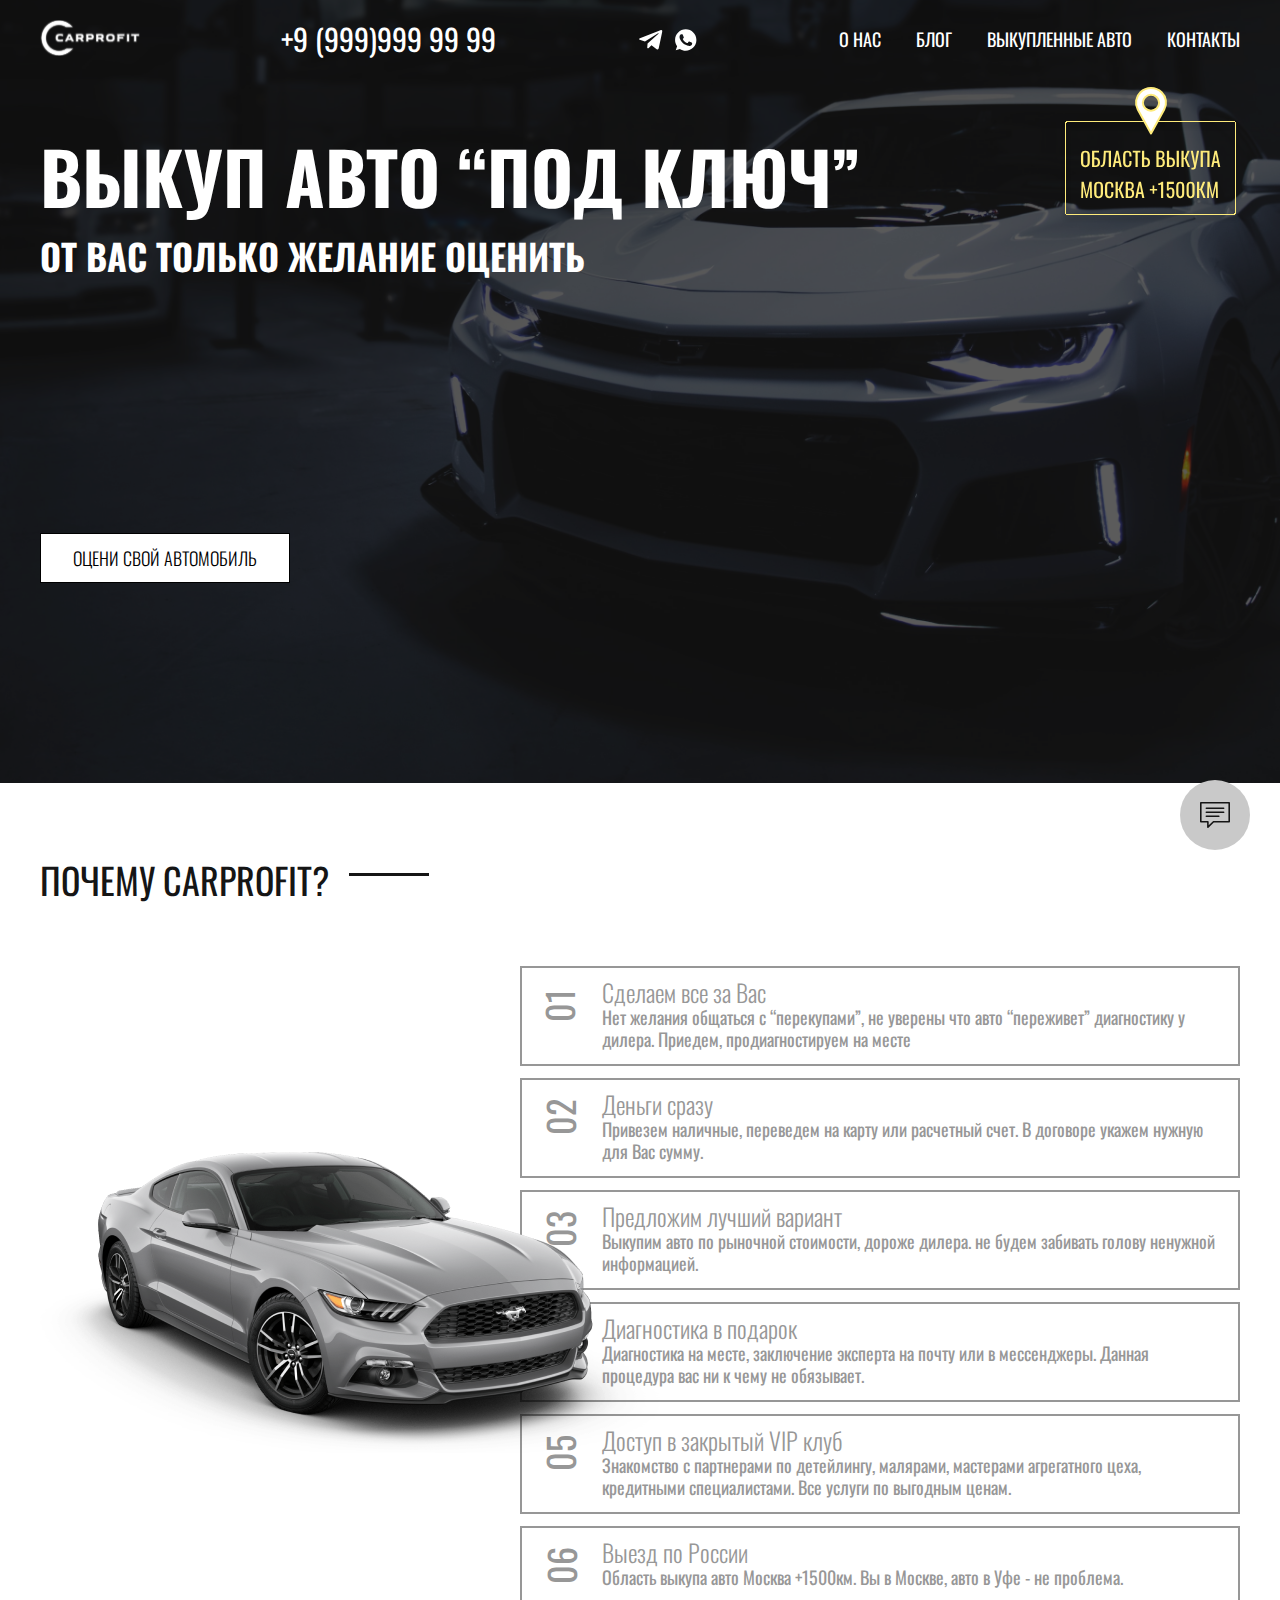
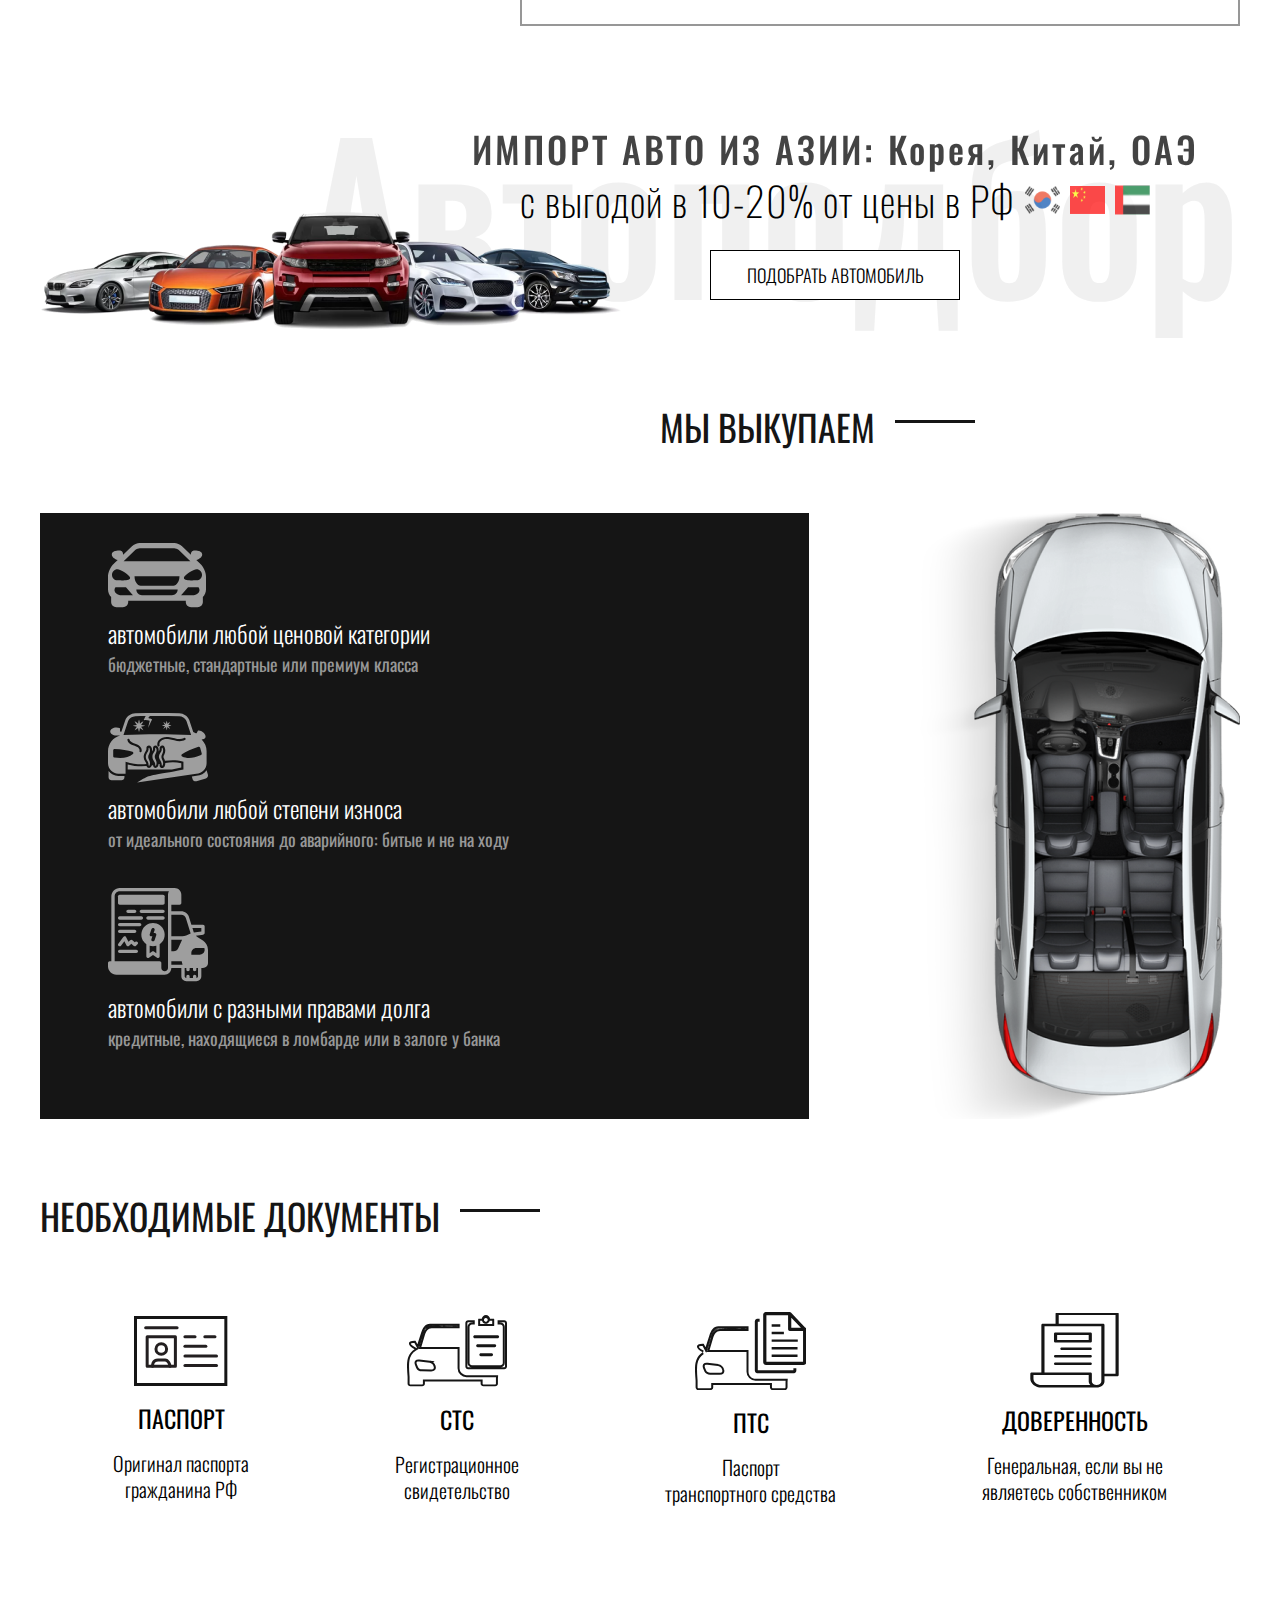
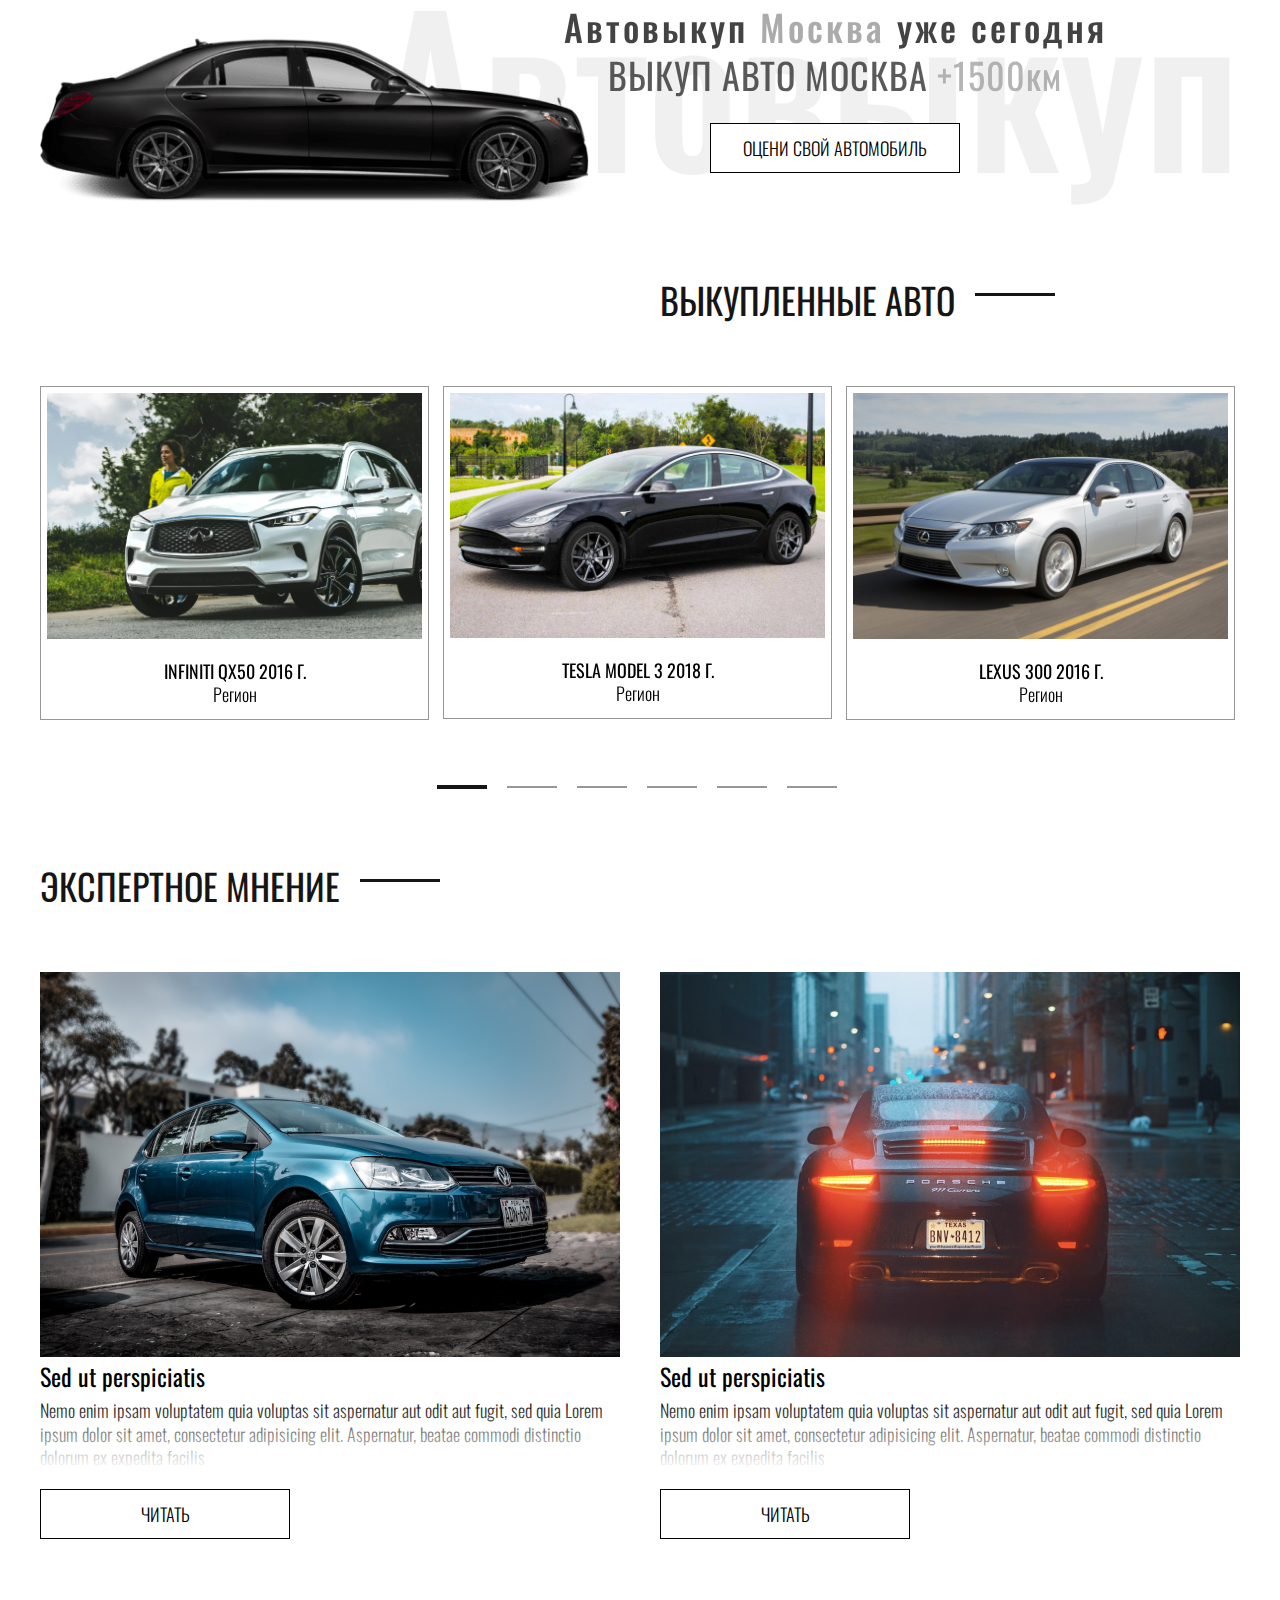
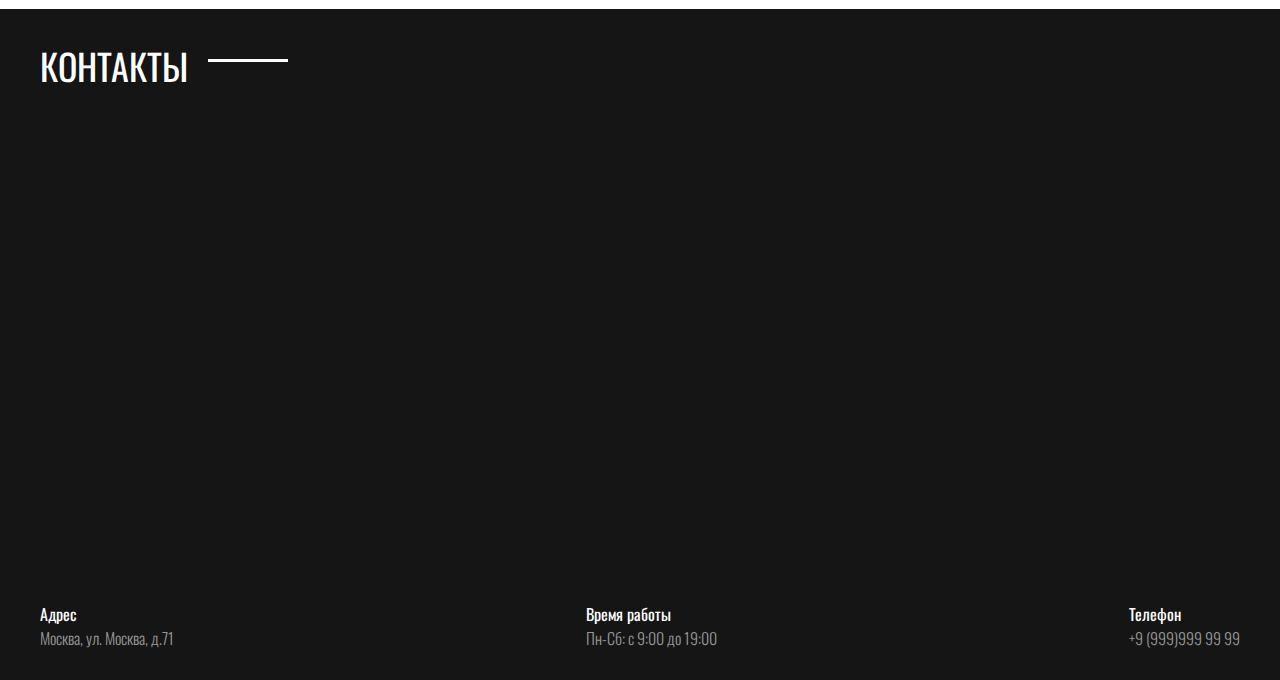
==== commit b12ce8a3: "add banner in section benefits" ====
--- a/index.html
+++ b/index.html
@@ -14,33 +14,33 @@
   <link rel="stylesheet" href="css/jquery.fancybox.css">
   <link rel="stylesheet" href="https://cdnjs.cloudflare.com/ajax/libs/animate.css/4.1.1/animate.min.css"/>
   <link rel="stylesheet" href="css/style.css">
-
 </head>
 <body>
 <!--	      modal-->
 <div id="modal-buyback" class="modal">
-	<div class="modal__box">
-		<button class="modal__close-btn" id="close-my-modal-btn">
-			<svg width="23" height="25" viewBox="0 0 23 25" fill="none" xmlns="http://www.w3.org/2000/svg">
-				<path d="M2.09082 0.03125L22.9999 22.0294L20.909 24.2292L-8.73579e-05 2.23106L2.09082 0.03125Z"
-				      fill="#FFFFFF" />
-				<path d="M0 22.0295L20.9091 0.0314368L23 2.23125L2.09091 24.2294L0 22.0295Z" fill="#FFFFFF" />
-			</svg>
-		</button>
-		<form id="form" class="form" autocomplete="off">
-			<h3 class="form__title title">Оставить заявку</h3>
-			<label>
-				<input id="name" class="form__input-inp" type="text"  placeholder="Как Вас зовут?" autocomplete="off">
-				<input id="tel" class="form__input-inp" type="tel" placeholder="Ваш телефон" autocomplete="off">
-				<textarea class="form__input-inp form__inp-text" name="msg" id="msg"  placeholder="Ваш вопрос" autocomplete="off"></textarea>
-			</label>
-			<button class="form__button button__white button" type="submit">Отправить заявку</button>
-			<div class="form__policy-container">
-				<p class="policy">Отправляя нам свои данные Вы даете согласие на обработку своих персональных данных</p>
-				<img class="logo__img form__logo" src="./images/svg/carprofit-logo1.svg" alt="logo">
-			</div>
-		</form>
-	</div>
+  <div class="modal__box">
+    <button class="modal__close-btn" id="close-my-modal-btn">
+      <svg width="23" height="25" viewBox="0 0 23 25" fill="none" xmlns="http://www.w3.org/2000/svg">
+        <path d="M2.09082 0.03125L22.9999 22.0294L20.909 24.2292L-8.73579e-05 2.23106L2.09082 0.03125Z"
+              fill="#FFFFFF"/>
+        <path d="M0 22.0295L20.9091 0.0314368L23 2.23125L2.09091 24.2294L0 22.0295Z" fill="#FFFFFF"/>
+      </svg>
+    </button>
+    <form id="form" class="form" autocomplete="off">
+      <h3 class="form__title title">Оставить заявку</h3>
+      <label>
+        <input id="name" class="form__input-inp" type="text" placeholder="Как Вас зовут?" autocomplete="off">
+        <input id="tel" class="form__input-inp" type="tel" placeholder="Ваш телефон" autocomplete="off">
+        <textarea class="form__input-inp form__inp-text" name="msg" id="msg" placeholder="Ваш вопрос"
+                  autocomplete="off"></textarea>
+      </label>
+      <button class="form__button button__white button" type="submit">Отправить заявку</button>
+      <div class="form__policy-container">
+        <p class="policy">Отправляя нам свои данные Вы даете согласие на обработку своих персональных данных</p>
+        <img class="logo__img form__logo" src="./images/svg/carprofit-logo1.svg" alt="logo">
+      </div>
+    </form>
+  </div>
 </div>
 <div class="wrapper">
   <!--header-->
@@ -72,8 +72,10 @@
             <li class="multibutton__item">
               <a href="tel:+375291112233" class="multibutton__title">Повонить нам</a>
               <a href="tel:+375291112233" class="multibutton__icon">
-                <svg version="1.1" id="Capa_1" xmlns="http://www.w3.org/2000/svg" xmlns:xlink="http://www.w3.org/1999/xlink" x="0px" y="0px"
-                     width="792px" height="792px" viewBox="0 0 792 792" style="enable-background:new 0 0 792 792;" xml:space="preserve">
+                <svg version="1.1" id="Capa_1" xmlns="http://www.w3.org/2000/svg"
+                     xmlns:xlink="http://www.w3.org/1999/xlink" x="0px" y="0px"
+                     width="792px" height="792px" viewBox="0 0 792 792" style="enable-background:new 0 0 792 792;"
+                     xml:space="preserve">
 <g>
 	<path d="M521.806,792c0,0,71.889,0,71.889-71.997V71.997C593.694,0,521.806,0,521.806,0H270.194c0,0-71.889,0-71.889,71.997
 		v648.006C198.306,792,270.194,792,270.194,792H521.806z M396,762.022c-19.841,0-35.944-16.104-35.944-35.944
@@ -85,10 +87,12 @@
               </a>
             </li>
             <li class="multibutton__item">
-              <a href="" class="multibutton__title">Оставить заявку на звонок</a>
-              <a href="" class="multibutton__icon">
-                <svg version="1.1" id="Capa_1" xmlns="http://www.w3.org/2000/svg" xmlns:xlink="http://www.w3.org/1999/xlink" x="0px" y="0px"
-                     width="485.227px" height="485.227px" viewBox="0 0 485.227 485.227" style="enable-background:new 0 0 485.227 485.227;"
+              <button type="button" class="multibutton__title btn-open-modal-buyback">Оставить заявку на звонок</button>
+              <button type="button" class="multibutton__icon btn-open-modal-buyback">
+                <svg version="1.1" id="Capa_1" xmlns="http://www.w3.org/2000/svg"
+                     xmlns:xlink="http://www.w3.org/1999/xlink" x="0px" y="0px"
+                     width="485.227px" height="485.227px" viewBox="0 0 485.227 485.227"
+                     style="enable-background:new 0 0 485.227 485.227;"
                      xml:space="preserve">
 <g>
 	<path d="M438.3,443.723l-32.161,32.165c-5.745,5.713-22.561,9.325-23.069,9.325c-101.816,0.858-199.839-39.124-271.88-111.175
@@ -100,13 +104,14 @@
 		l-43.651-43.651L485.218,64.327z"/>
 </g>
 </svg>
-              </a>
+              </button>
             </li>
             <li class="multibutton__item">
               <a href="#" class="multibutton__title">Напишите нам в Telegram</a>
               <a href="#" class="multibutton__icon">
                 <svg width="40" height="34" viewBox="0 0 46 34" xmlns="http://www.w3.org/2000/svg">
-                  <path d="M36.7528 0.382654L1.31463 14.1191C-0.111446 14.7587 -0.593796 16.0398 0.969888 16.735L10.0614 19.6392L32.0432 5.98373C33.2434 5.12643 34.4722 5.35505 33.4149 6.29806L14.5354 23.4805L13.9423 30.7521C14.4917 31.8748 15.4975 31.88 16.139 31.322L21.3623 26.3541L30.308 33.0874C32.3857 34.3239 33.5162 33.526 33.9632 31.2598L39.8309 3.33249C40.4401 0.542967 39.4011 -0.686092 36.7528 0.382654Z" />
+                  <path
+                    d="M36.7528 0.382654L1.31463 14.1191C-0.111446 14.7587 -0.593796 16.0398 0.969888 16.735L10.0614 19.6392L32.0432 5.98373C33.2434 5.12643 34.4722 5.35505 33.4149 6.29806L14.5354 23.4805L13.9423 30.7521C14.4917 31.8748 15.4975 31.88 16.139 31.322L21.3623 26.3541L30.308 33.0874C32.3857 34.3239 33.5162 33.526 33.9632 31.2598L39.8309 3.33249C40.4401 0.542967 39.4011 -0.686092 36.7528 0.382654Z"/>
                 </svg>
               </a>
             </li>
@@ -114,13 +119,15 @@
               <a href="#" class="multibutton__title">Напишите нам в Whatsapp</a>
               <a href="#" class="multibutton__icon">
                 <svg width="40" height="40" viewBox="0 0 40 40" xmlns="http://www.w3.org/2000/svg">
-                  <path fill-rule="evenodd" clip-rule="evenodd" d="M19.9942 0C8.96855 0 0 8.97106 0 19.9998C0 24.3737 1.41054 28.43 3.80834 31.7225L1.31632 39.1532L9.0037 36.6963C12.1655 38.7892 15.9387 40 20.0058 40C31.0314 40 40 31.0286 40 20.0002C40 8.97142 31.0314 0.000330607 20.0058 0.000330607L19.9942 0ZM14.4107 10.159C14.0229 9.23023 13.729 9.19506 13.1415 9.17117C12.9414 9.15955 12.7185 9.14795 12.4714 9.14795C11.707 9.14795 10.9079 9.37127 10.4259 9.86504C9.83836 10.4647 8.38069 11.8636 8.38069 14.7327C8.38069 17.6017 10.473 20.3764 10.755 20.7647C11.0489 21.1523 14.834 27.1253 20.7111 29.5596C25.307 31.4643 26.6708 31.2878 27.7167 31.0644C29.2447 30.7353 31.1608 29.606 31.6429 28.2425C32.1249 26.8784 32.1249 25.7143 31.9835 25.4674C31.8426 25.2205 31.4544 25.0798 30.8669 24.7855C30.2794 24.4915 27.4228 23.0806 26.8821 22.8924C26.3529 22.6926 25.8477 22.7633 25.4483 23.3278C24.884 24.1155 24.3317 24.9153 23.8848 25.3971C23.5322 25.7734 22.9559 25.8205 22.4743 25.6204C21.8277 25.3503 20.0178 24.7148 17.7842 22.7278C16.0561 21.1878 14.8808 19.2715 14.5401 18.6954C14.1991 18.1077 14.5049 17.7663 14.7749 17.449C15.0689 17.0844 15.3509 16.8259 15.6448 16.4847C15.9387 16.1439 16.1033 15.9674 16.2914 15.5676C16.4914 15.1796 16.35 14.7798 16.2091 14.4858C16.0681 14.1918 14.8927 11.3228 14.4107 10.159Z" />
+                  <path fill-rule="evenodd" clip-rule="evenodd"
+                        d="M19.9942 0C8.96855 0 0 8.97106 0 19.9998C0 24.3737 1.41054 28.43 3.80834 31.7225L1.31632 39.1532L9.0037 36.6963C12.1655 38.7892 15.9387 40 20.0058 40C31.0314 40 40 31.0286 40 20.0002C40 8.97142 31.0314 0.000330607 20.0058 0.000330607L19.9942 0ZM14.4107 10.159C14.0229 9.23023 13.729 9.19506 13.1415 9.17117C12.9414 9.15955 12.7185 9.14795 12.4714 9.14795C11.707 9.14795 10.9079 9.37127 10.4259 9.86504C9.83836 10.4647 8.38069 11.8636 8.38069 14.7327C8.38069 17.6017 10.473 20.3764 10.755 20.7647C11.0489 21.1523 14.834 27.1253 20.7111 29.5596C25.307 31.4643 26.6708 31.2878 27.7167 31.0644C29.2447 30.7353 31.1608 29.606 31.6429 28.2425C32.1249 26.8784 32.1249 25.7143 31.9835 25.4674C31.8426 25.2205 31.4544 25.0798 30.8669 24.7855C30.2794 24.4915 27.4228 23.0806 26.8821 22.8924C26.3529 22.6926 25.8477 22.7633 25.4483 23.3278C24.884 24.1155 24.3317 24.9153 23.8848 25.3971C23.5322 25.7734 22.9559 25.8205 22.4743 25.6204C21.8277 25.3503 20.0178 24.7148 17.7842 22.7278C16.0561 21.1878 14.8808 19.2715 14.5401 18.6954C14.1991 18.1077 14.5049 17.7663 14.7749 17.449C15.0689 17.0844 15.3509 16.8259 15.6448 16.4847C15.9387 16.1439 16.1033 15.9674 16.2914 15.5676C16.4914 15.1796 16.35 14.7798 16.2091 14.4858C16.0681 14.1918 14.8927 11.3228 14.4107 10.159Z"/>
                 </svg>
               </a>
             </li>
           </ul>
           <div class="multibutton__button">
-            <svg version="1.1" id="Capa_1" xmlns="http://www.w3.org/2000/svg" xmlns:xlink="http://www.w3.org/1999/xlink" x="0px" y="0px"
+            <svg version="1.1" id="Capa_1" xmlns="http://www.w3.org/2000/svg" xmlns:xlink="http://www.w3.org/1999/xlink"
+                 x="0px" y="0px"
                  viewBox="0 0 76 76" style="enable-background:new 0 0 76 76;" xml:space="preserve">
 <g id="_x37_7_Essential_Icons_10_">
 	<path id="Message_Lines" d="M62,31.007c0,1.1-0.9,2-2,2H16c-1.1,0-2-0.9-2-2c0-1.1,0.9-2,2-2h44C61.1,29.007,62,29.907,62,31.007z
@@ -165,7 +172,8 @@
             <p>“под ключ”</p></h1>
           <h2 class="top__subtitle">От вас только желание Оценить</h2>
           <img class="top__banner" src="./images/svg/banner.svg" alt="banner">
-          <button id="open-modal-btn" class="button button__white top__button" type="button">оцени свой автомобиль</button>
+          <button class="button button__white top__button btn-open-modal-buyback" type="button">оцени свой автомобиль
+          </button>
         </div>
       </div>
     </section>
@@ -174,8 +182,8 @@
       <div class="container">
         <h3 class="title">ПОЧЕМУ CARPROFIT?</h3>
         <div class="benefits__inner _inner">
-          <img class="benefits__img" src="./images/mustang.png" alt="car">
           <div class="benefits__content">
+            <img class="benefits__img" src="./images/mustang.png" alt="car">
             <ol class="benefits__list">
               <li class="benefits__item">
                 <p class="benefits__item-title">Сделаем все за Вас</p>
@@ -211,6 +219,18 @@
               </li>
             </ol>
           </div>
+          <div class="banner">
+            <img class="banner__img" src="./images/cars-banner.png" alt="cars">
+            <div class="banner__content">
+              <p class="banner__t1">ИМПОРТ АВТО ИЗ АЗИИ: Корея, Китай, ОАЭ</p>
+              <p class="benefits__banner-t2">с выгодой в 10-20% от цены в РФ
+                <img src="./images/svg/korea-flag.svg" alt="flag"><img src="./images/svg/flag-of-china.svg" alt="flag"><img src="./images/svg/arab-emirates-flag.svg" alt="flag"></p>
+              <p class="banner__t3">Автоподбор</p>
+              <button class="button button__white docs__button btn-open-modal-buyback" type="button">ПОДОБРАТЬ
+                автомобиль
+              </button>
+            </div>
+          </div>
         </div>
       </div>
     </section>
@@ -221,24 +241,24 @@
         <div class="buyback__inner _inner">
           <ul class="buyback__list">
             <li class="buyback__item">
-                <img src="./images/svg/ic-car1.svg" alt="car" class="buyback__item-img">
+              <img src="./images/svg/ic-car1.svg" alt="car" class="buyback__item-img">
               <div class="buyback__item-content">
-              <p class="buyback__item-title">автомобили любой ценовой категории</p>
-              <p class="buyback__item-text">бюджетные, стандартные или премиум класса</p>
+                <p class="buyback__item-title">автомобили любой ценовой категории</p>
+                <p class="buyback__item-text">бюджетные, стандартные или премиум класса</p>
               </div>
             </li>
             <li class="buyback__item">
-                <img src="./images/svg/ic-car2.svg" alt="car" class="buyback__item-img">
+              <img src="./images/svg/ic-car2.svg" alt="car" class="buyback__item-img">
               <div class="buyback__item-content">
-              <p class="buyback__item-title">автомобили любой степени износа</p>
-              <p class="buyback__item-text">от идеального состояния до аварийного: битые и не на ходу </p>
+                <p class="buyback__item-title">автомобили любой степени износа</p>
+                <p class="buyback__item-text">от идеального состояния до аварийного: битые и не на ходу </p>
               </div>
             </li>
             <li class="buyback__item">
-                <img src="./images/svg/ic-car3.svg" alt="car" class="buyback__item-img">
+              <img src="./images/svg/ic-car3.svg" alt="car" class="buyback__item-img">
               <div class="buyback__item-content">
-              <p class="buyback__item-title">автомобили с разными правами долга</p>
-              <p class="buyback__item-text">кредитные, находящиеся в ломбарде или в залоге у банка</p>
+                <p class="buyback__item-title">автомобили с разными правами долга</p>
+                <p class="buyback__item-text">кредитные, находящиеся в ломбарде или в залоге у банка</p>
               </div>
             </li>
           </ul>
@@ -273,19 +293,21 @@
               <p class="docs__item-text">Генеральная, если вы не <br> являетесь собственником</p>
             </li>
           </ul>
-          <div class="docs__content">
-            <img class="docs__content-img" src="./images/mercedes.png" alt="car">
-            <div class="docs__content-banner">
-              <p class="docs__content-t1">Автовыкуп <span>Москва</span> уже сегодня</p>
-              <p class="docs__content-t2">ВЫКУП АВТО МОСКВА <span>+1500км</span></p>
-              <p class="docs__content-t3">Автовыкуп</p>
-              <button class="button button__white docs__button" type="button">оцени свой автомобиль</button>
-            </div>
-          </div>
-        </div>
-      </div>
-    </section>
-<!--carousel-->
+          <div class="banner">
+            <img class="banner__img" src="./images/mercedes.png" alt="car">
+            <div class="banner__content">
+              <p class="banner__t1">Автовыкуп <span>Москва</span> уже сегодня</p>
+              <p class="banner__t2">ВЫКУП АВТО МОСКВА <span>+1500км</span></p>
+              <p class="banner__t3">Автовыкуп</p>
+              <button class="button button__white docs__button btn-open-modal-buyback" type="button">оцени свой
+                автомобиль
+              </button>
+            </div>
+          </div>
+        </div>
+      </div>
+    </section>
+    <!--carousel-->
     <section class="carousel _section" id="buyback-cars">
       <div class="container">
         <h2 class="title carousel__title">выкупленные Авто</h2>
@@ -335,7 +357,7 @@
         </div>
       </div>
     </section>
-<!--blog-->
+    <!--blog-->
     <section class="blog _section" id="main-blog">
       <div class="container">
         <h3 class="title">ЭКСПЕРТНОЕ МНЕНИЕ</h3>
@@ -344,21 +366,23 @@
             <img class="blog__item-img" src="./images/blog/blog1.jpg" alt="car">
             <h4 class="blog__item-title">Sed ut perspiciatis</h4>
             <p class="blog__item-text">Nemo enim ipsam voluptatem quia voluptas sit aspernatur aut odit aut
-              fugit, sed quia Lorem ipsum dolor sit amet, consectetur adipisicing elit. Aspernatur, beatae commodi distinctio dolorum ex expedita facilis</p>
+              fugit, sed quia Lorem ipsum dolor sit amet, consectetur adipisicing elit. Aspernatur, beatae commodi
+              distinctio dolorum ex expedita facilis</p>
             <button class="button button__white blog__button">Читать</button>
           </div>
           <div class="blog__item">
             <img class="blog__item-img" src="./images/blog/blog2.jpg" alt="car">
             <h4 class="blog__item-title">Sed ut perspiciatis</h4>
             <p class="blog__item-text">Nemo enim ipsam voluptatem quia voluptas sit aspernatur aut odit aut
-              fugit, sed quia Lorem ipsum dolor sit amet, consectetur adipisicing elit. Aspernatur, beatae commodi distinctio dolorum ex expedita facilis</p>
+              fugit, sed quia Lorem ipsum dolor sit amet, consectetur adipisicing elit. Aspernatur, beatae commodi
+              distinctio dolorum ex expedita facilis</p>
             <button class="button button__white blog__button">Читать</button>
           </div>
         </div>
       </div>
     </section>
   </div>
-<!--footer-->
+  <!--footer-->
   <div class="footer" id="contacts">
     <div class="container">
       <div class="footer__inner">
@@ -366,7 +390,9 @@
           <h3 class="footer__contacts-title title">КОНТАКТЫ</h3>
           <div class="footer__map">
             <map class="map">
-              <iframe src="https://yandex.ru/map-widget/v1/?um=constructor%3A482aa2c99fe9f83790239ec61610c49e965b56b48c78179ba4e1519b60596b9f&amp;source=constructor" width="100%" height="100%" frameborder="0"></iframe>
+              <iframe
+                src="https://yandex.ru/map-widget/v1/?um=constructor%3A482aa2c99fe9f83790239ec61610c49e965b56b48c78179ba4e1519b60596b9f&amp;source=constructor"
+                width="100%" height="100%" frameborder="0"></iframe>
             </map>
           </div>
           <ul class="footer__contacts-list">
--- a/css/style.css
+++ b/css/style.css
@@ -155,6 +155,7 @@
 }
 
 .multibutton__title {
+    font-family: inherit;
     font-size: 16px;
     color: var(--white);
     text-decoration: none;
@@ -165,8 +166,15 @@
 }
 
 .multibutton__title:hover {
+    cursor: pointer;
     color: black;
 }
+
+.multibutton__icon:hover {
+    cursor: pointer;
+    color: black;
+}
+
 
 .multibutton__item {
     display: flex;
@@ -175,6 +183,7 @@
     transform: scaleX(0.4) scaleY(0.4) translateY(150px);
     opacity: 0;
     visibility: hidden;
+    cursor: pointer;
 }
 
 .multibutton__button {
@@ -250,7 +259,7 @@
     fill: black;
 }
 
-/*button__burger*/
+/*BURGER*/
 .menu__btn {
     position: relative;
     z-index: 8;
@@ -536,7 +545,7 @@
 }
 
 /*benefits*/
-.benefits__inner {
+.benefits__content {
     position: relative;
     display: flex;
     align-items: center;
@@ -610,6 +619,21 @@
 
 }
 
+.benefits__banner-t2 {
+    font-weight: 100;
+    font-size: 40px;
+    letter-spacing: 1px;
+    margin: 0 0 30px 0;
+    display: flex;
+    gap: 10px;
+    text-align: center;
+}
+
+.benefits__banner-t2 img {
+    width: 35px;
+    height: auto;
+}
+
 /*buyback*/
 .buyback__title {
     margin-left: 620px;
@@ -677,12 +701,12 @@
     text-align: center;
 }
 
-.docs__content {
+.banner {
     position: relative;
     margin: 80px 0 0 0;
 }
 
-.docs__content-img {
+.banner__img {
     position: absolute;
     left: 0;
     bottom: 0;
@@ -690,7 +714,7 @@
     height: auto;
 }
 
-.docs__content-banner {
+.banner__content {
     display: flex;
     flex-direction: column;
     justify-content: center;
@@ -698,20 +722,21 @@
     margin-left: 390px;
 }
 
-.docs__content-t1 {
+.banner__t1 {
     color: var(--black);
     opacity: 80%;
     font-size: 36px;
     font-weight: 500;
     letter-spacing: 3px;
     line-height: 170%;
-}
-
-.docs__content-t1 span {
+    text-align: center;
+}
+
+.banner__t1 span {
     color: var(--gray);
 }
 
-.docs__content-t2 {
+.banner__t2 {
     color: var(--black);
     opacity: 70%;
     font-size: 36px;
@@ -720,11 +745,11 @@
     margin: 0 0 30px 0;
 }
 
-.docs__content-t2 span {
+.banner__t2 span {
     color: var(--gray);
 }
 
-.docs__content-t3 {
+.banner__t3 {
     position: absolute;
     color: rgba(151, 151, 151, 0.15);
     font-size: 200px;
@@ -1131,7 +1156,7 @@
         margin-bottom: 20px;
     }
 
-    .benefits__inner {
+    .benefits__content {
         display: flex;
         flex-direction: column;
     }
@@ -1143,6 +1168,32 @@
     .benefits__img {
         position: static;
     }
+
+    .banner__img {
+        position: static;
+    }
+
+    .banner {
+        display: flex;
+        justify-content: center;
+        align-items: center;
+        flex-direction: column;
+    }
+
+    .banner__content {
+        margin: 0;
+        text-align: center;
+        justify-content: center;
+        align-items: center;
+    }
+
+    .banner__t3 {
+        font-size: 160px;
+        text-align: center;
+        right: 50%;
+        transform: translate(50%, 0);
+    }
+
 
     .buyback__list {
         /*min  default   min           min media  наш media  min media*/
@@ -1258,34 +1309,10 @@
         height: auto;
     }
 
-    .docs__content-img {
-        position: static;
-    }
-
-    .docs__content {
-        display: flex;
-        justify-content: center;
-        align-items: center;
-        flex-direction: column;
-    }
 
     .docs__list-img {
         width: 70px;
         height: auto;
-    }
-
-    .docs__content-banner {
-        margin: 0;
-        text-align: center;
-        justify-content: center;
-        align-items: center;
-    }
-
-    .docs__content-t3 {
-        font-size: 160px;
-        text-align: center;
-        right: 50%;
-        transform: translate(50%, 0);
     }
 
     .about__inner {
@@ -1324,7 +1351,6 @@
 
     .benefits__item {
         padding: 6px 6px 6px 46px;
-
     }
 
     .benefits__item:before {
@@ -1356,21 +1382,32 @@
         gap: 25px;
     }
 
-    .docs__content-t1 {
+    .banner__t1 {
         font-size: 24px;
         line-height: 100%;
         margin-bottom: 10px;
     }
 
-    .docs__content-t2 {
+    .banner__t2 {
         font-size: 32px;
         line-height: 100%;
         margin-bottom: 10px;
     }
 
-    .docs__content-t3 {
+    .banner__t3 {
         font-size: 110px;
         margin-bottom: 20px;
+    }
+
+    .benefits__banner-t2 {
+        font-size: 20px;
+        line-height: 100%;
+        margin-bottom: 10px;
+        gap: 5px;
+    }
+
+    .benefits__banner-t2 img {
+        width: 20px;
     }
 
     .docs__item-title {
@@ -1462,23 +1499,23 @@
         flex-direction: column;
     }
 
-    .docs__content {
+    .banner {
         margin-top: 35px;
     }
 
-    .docs__content-t1 {
+    .banner__t1 {
         font-size: 22px;
         line-height: 100%;
         margin-bottom: 10px;
     }
 
-    .docs__content-t2 {
+    .banner__t2 {
         font-size: 28px;
         line-height: 100%;
         margin-bottom: 10px;
     }
 
-    .docs__content-t3 {
+    .banner__t3 {
         font-size: 86px;
     }
 
@@ -1567,11 +1604,11 @@
         grid-template-columns: repeat(1, 1fr);
     }
 
-    .docs__content-t3 {
+    .banner__t3 {
         font-size: 70px;
     }
 
-    .docs__content-t2 {
+    .banner__t2 {
         font-size: 20px;
     }
 
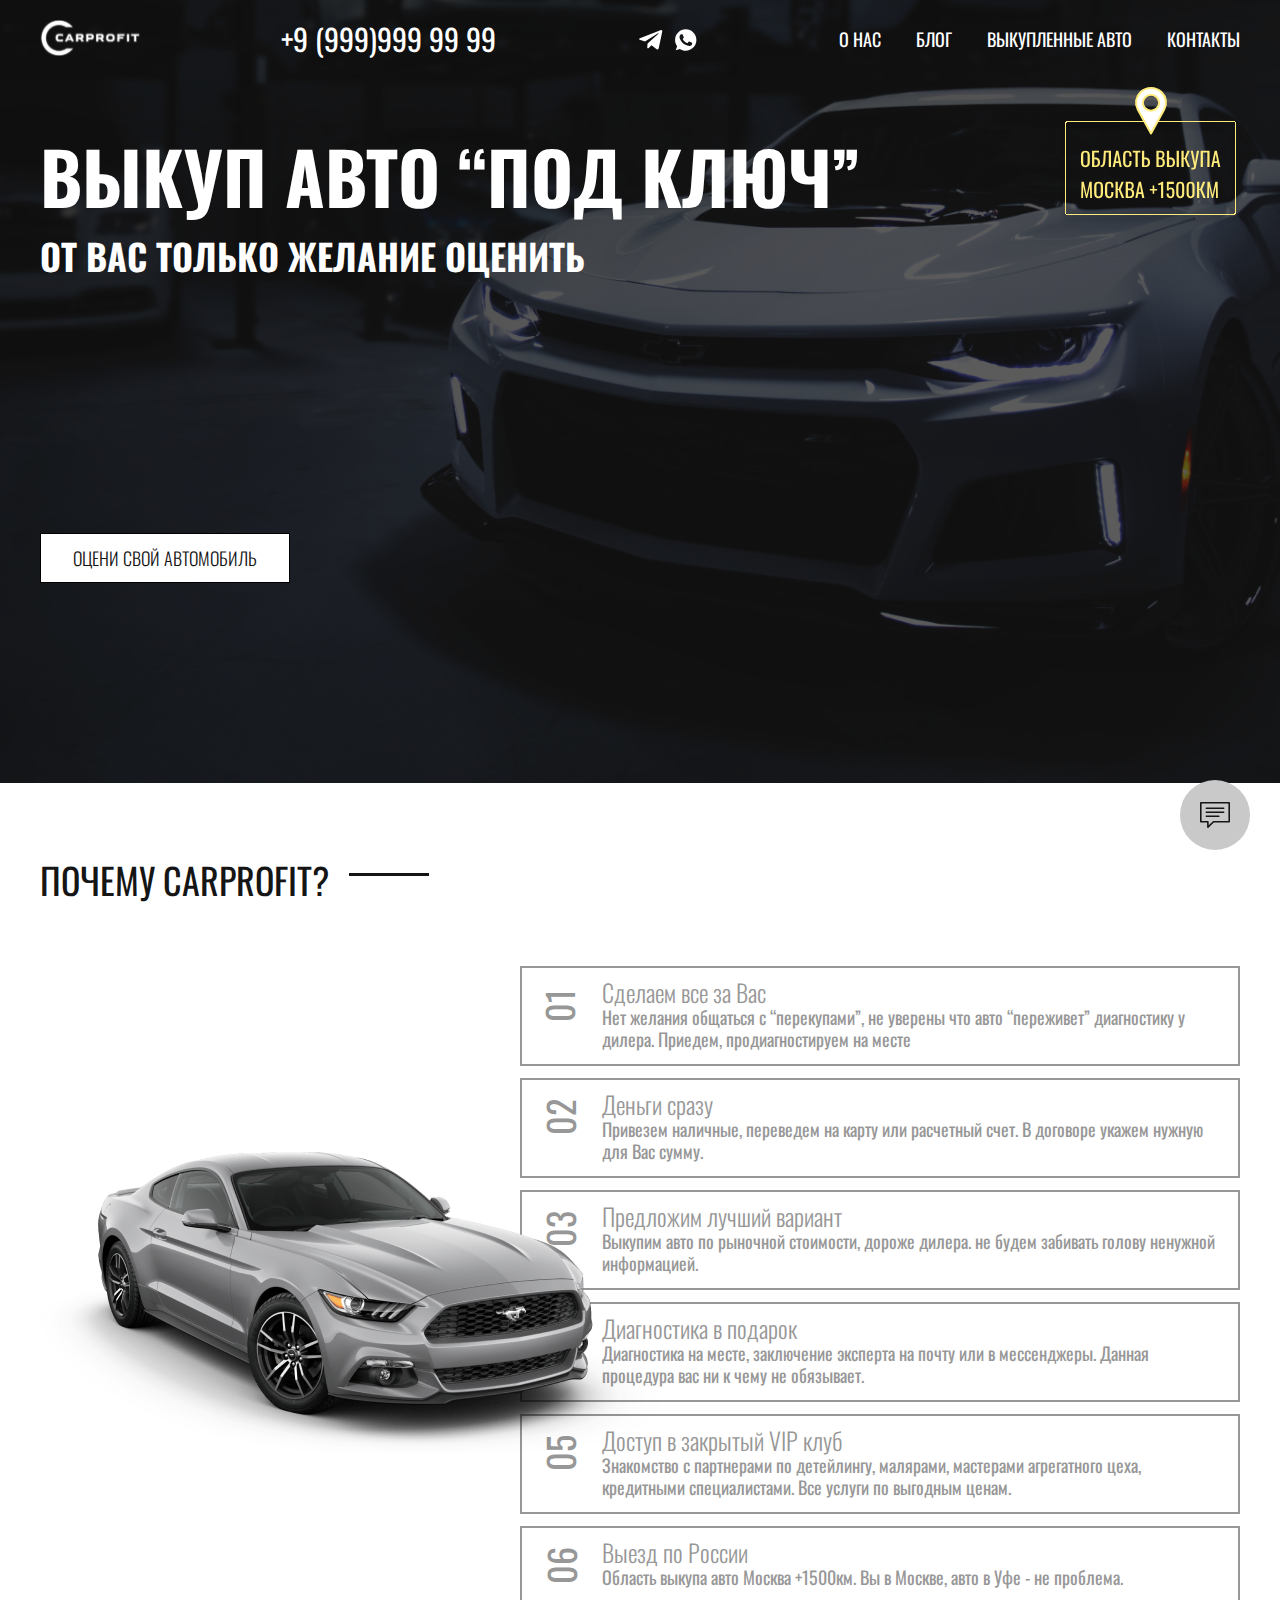
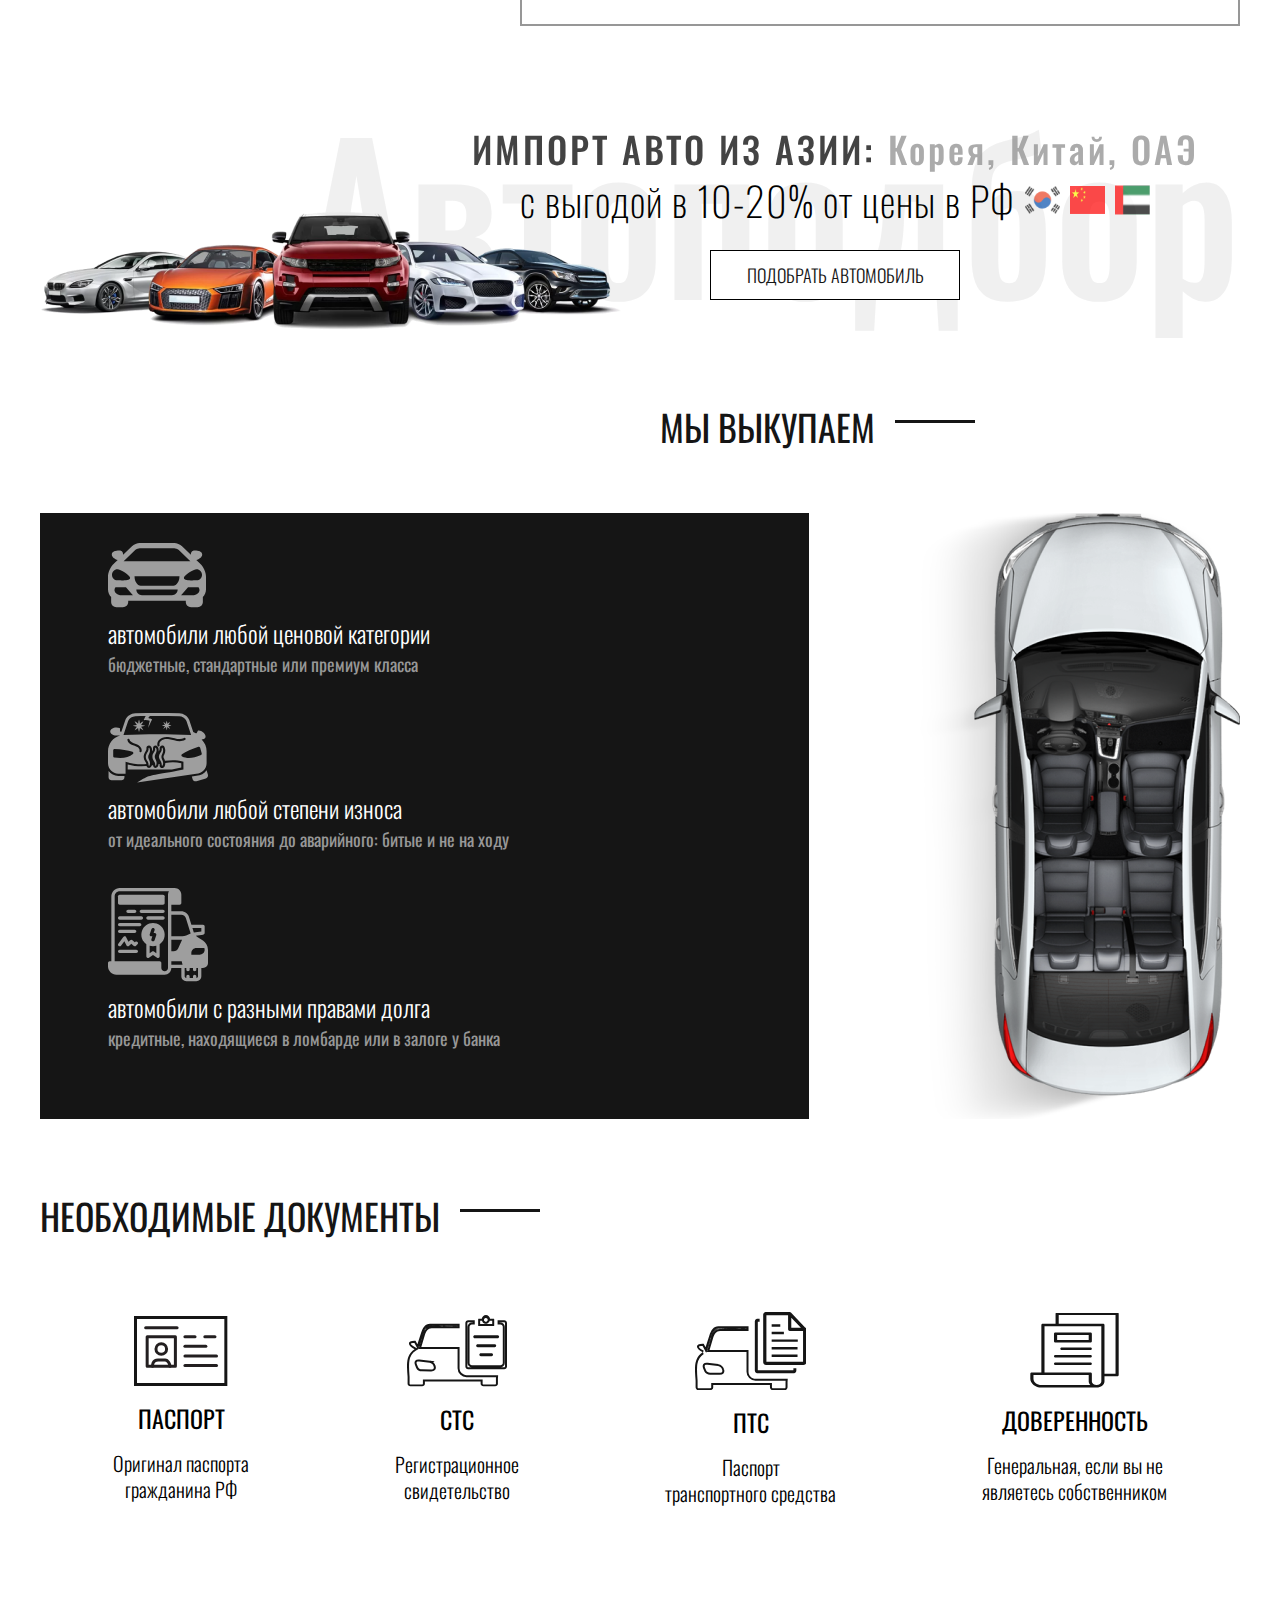
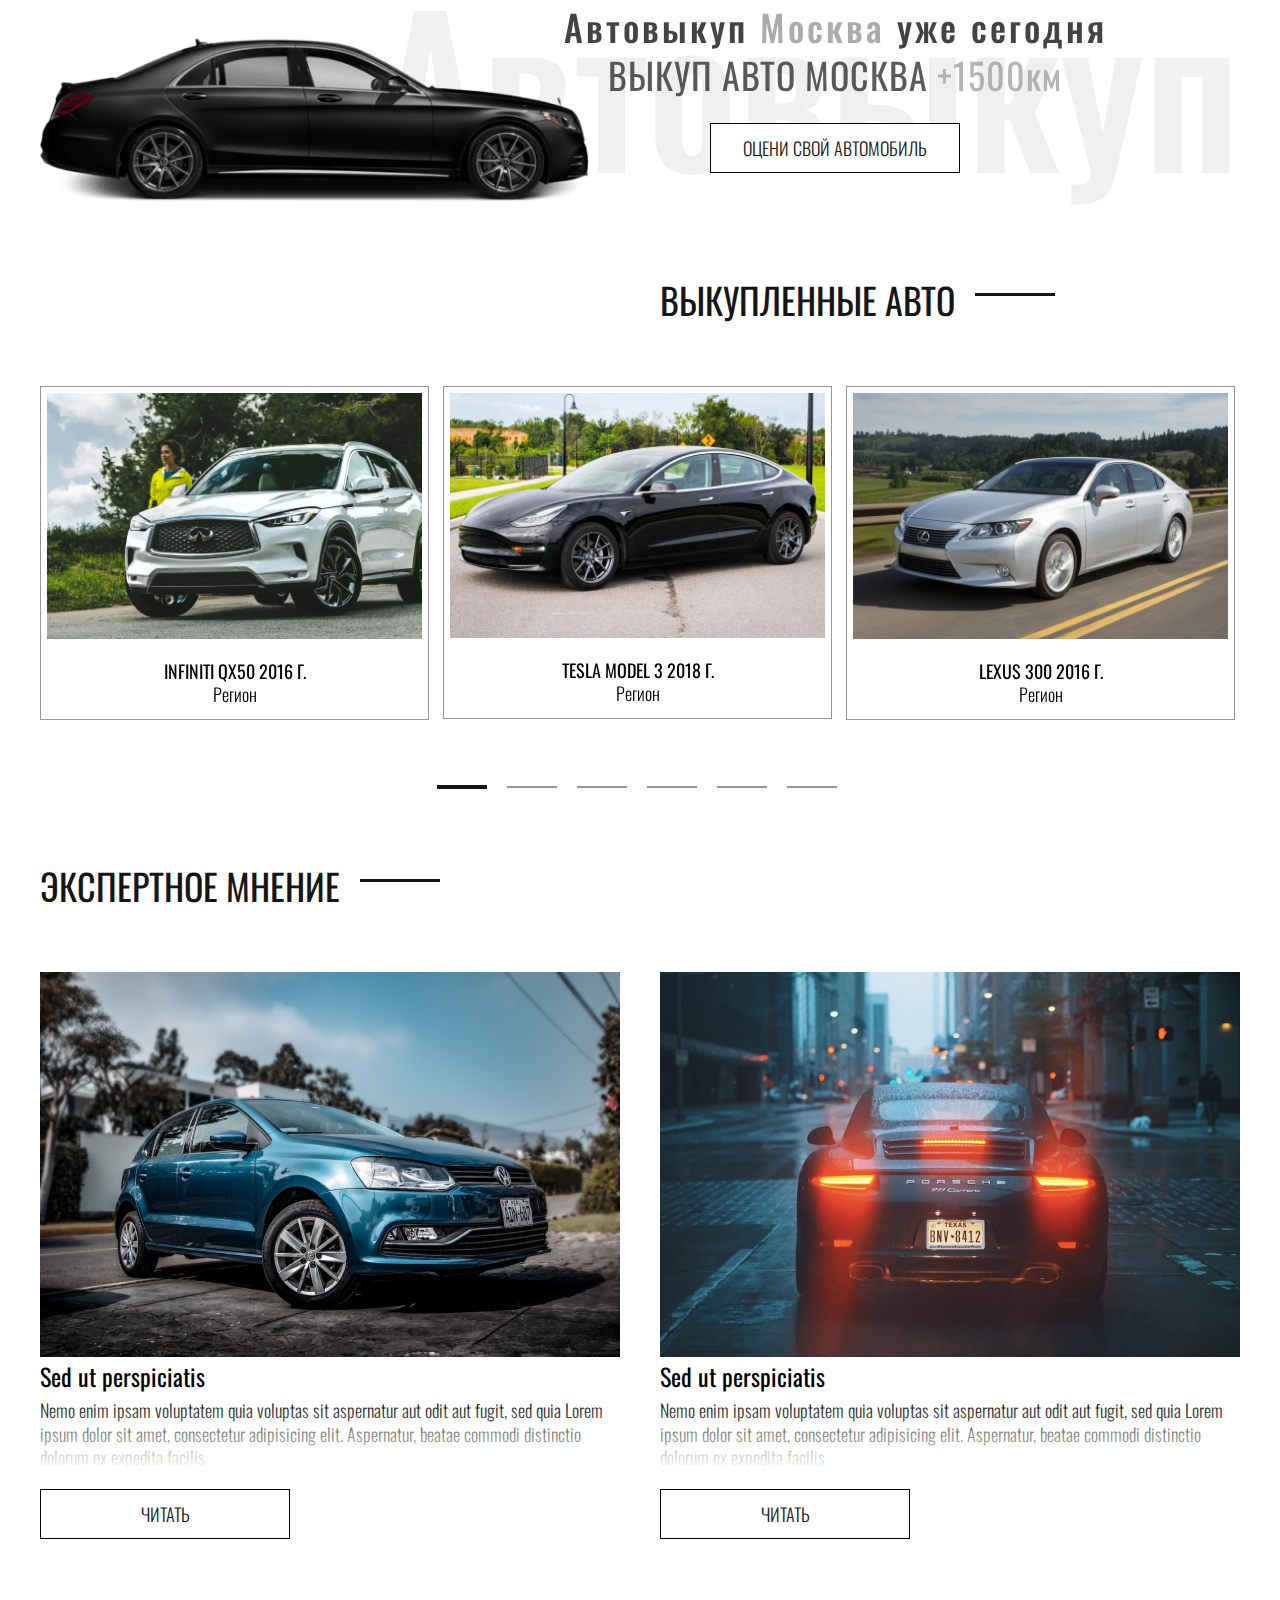
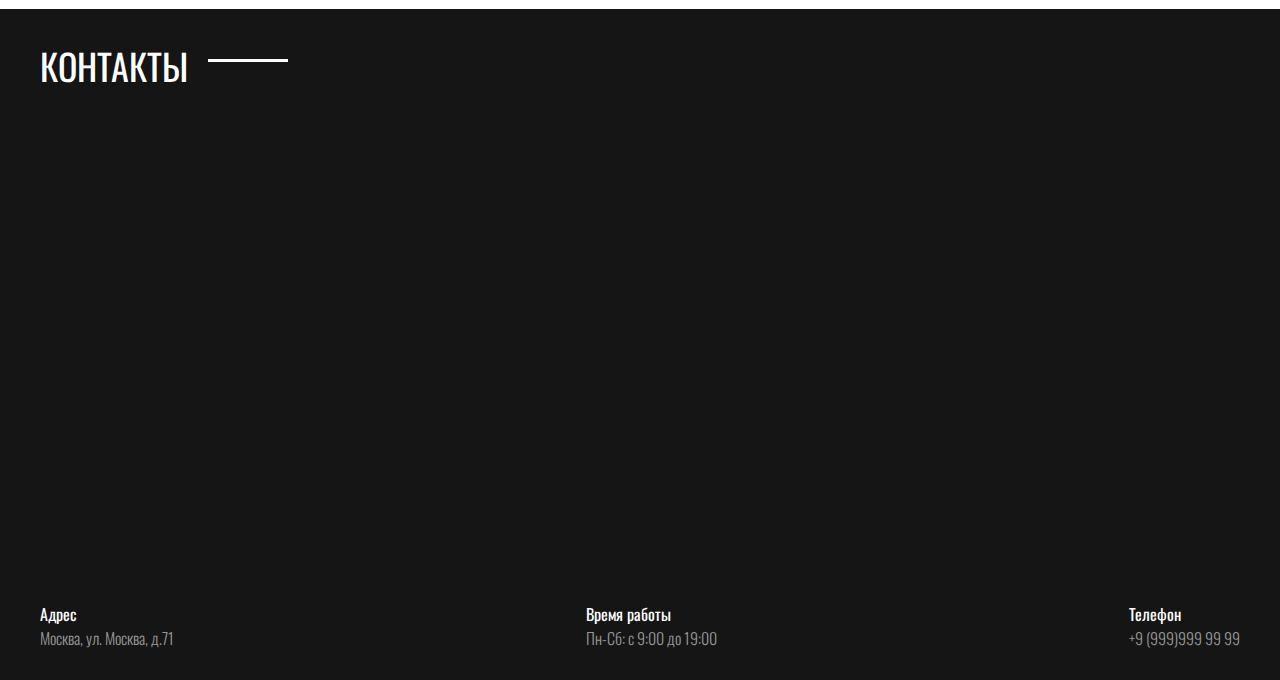
==== commit 96fd83e5: "refactor banner" ====
--- a/index.html
+++ b/index.html
@@ -222,7 +222,7 @@
           <div class="banner">
             <img class="banner__img" src="./images/cars-banner.png" alt="cars">
             <div class="banner__content">
-              <p class="banner__t1">ИМПОРТ АВТО ИЗ АЗИИ: Корея, Китай, ОАЭ</p>
+              <p class="banner__t1 benefits__banner-t1">ИМПОРТ АВТО ИЗ АЗИИ: <span> Корея, Китай, ОАЭ </span> </p>
               <p class="benefits__banner-t2">с выгодой в 10-20% от цены в РФ
                 <img src="./images/svg/korea-flag.svg" alt="flag"><img src="./images/svg/flag-of-china.svg" alt="flag"><img src="./images/svg/arab-emirates-flag.svg" alt="flag"></p>
               <p class="banner__t3">Автоподбор</p>
--- a/css/style.css
+++ b/css/style.css
@@ -76,6 +76,7 @@
 }
 
 .button__white {
+    color: var(--black);
     background-color: white;
     transition: 0.5s;
     border: 1px solid black;
@@ -1399,6 +1400,11 @@
         margin-bottom: 20px;
     }
 
+    .benefits__banner-t1 {
+        display: flex;
+        flex-direction: column;
+    }
+
     .benefits__banner-t2 {
         font-size: 20px;
         line-height: 100%;
@@ -1516,7 +1522,16 @@
     }
 
     .banner__t3 {
-        font-size: 86px;
+        font-size: 78px;
+    }
+
+    .benefits__banner-t2 {
+        font-size: 18px;
+        gap: 5px;
+    }
+
+    .benefits__banner-t2 img {
+        width: 15px;
     }
 
     .carousel .slick-dots button {
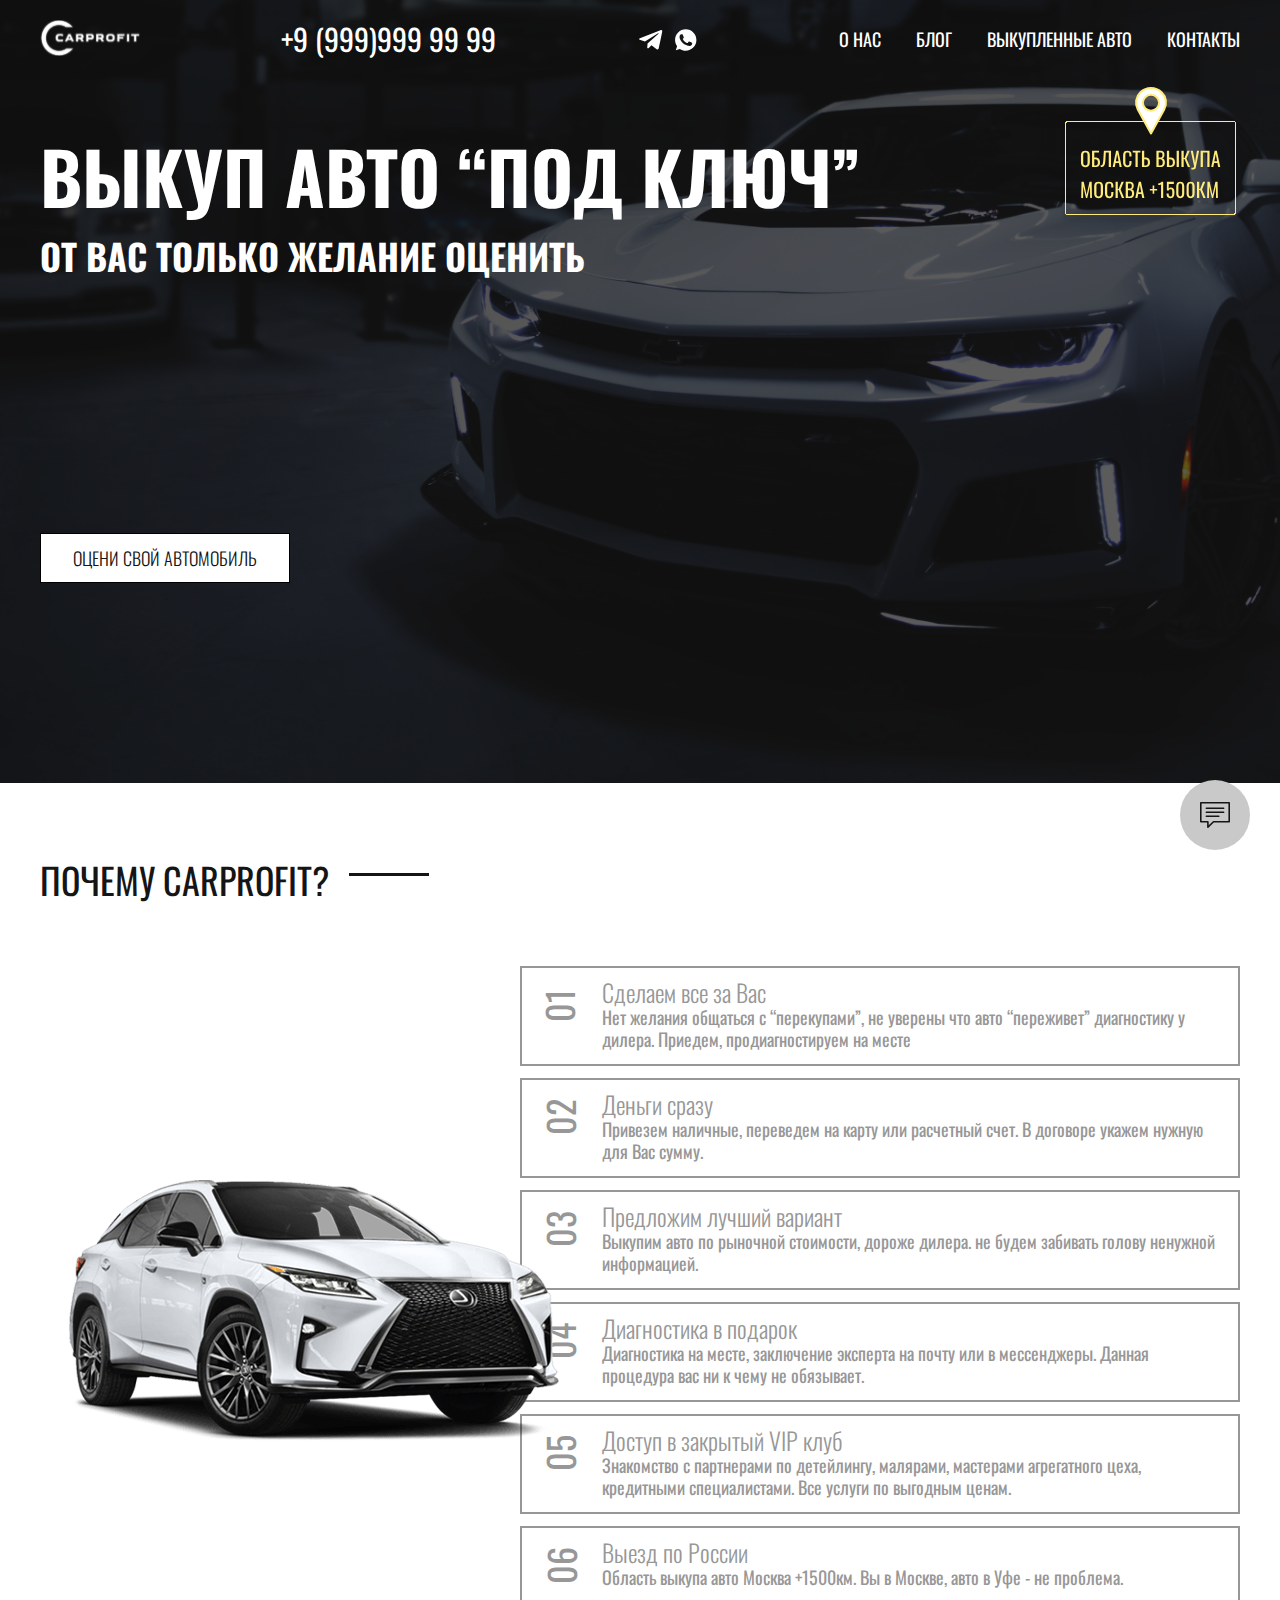
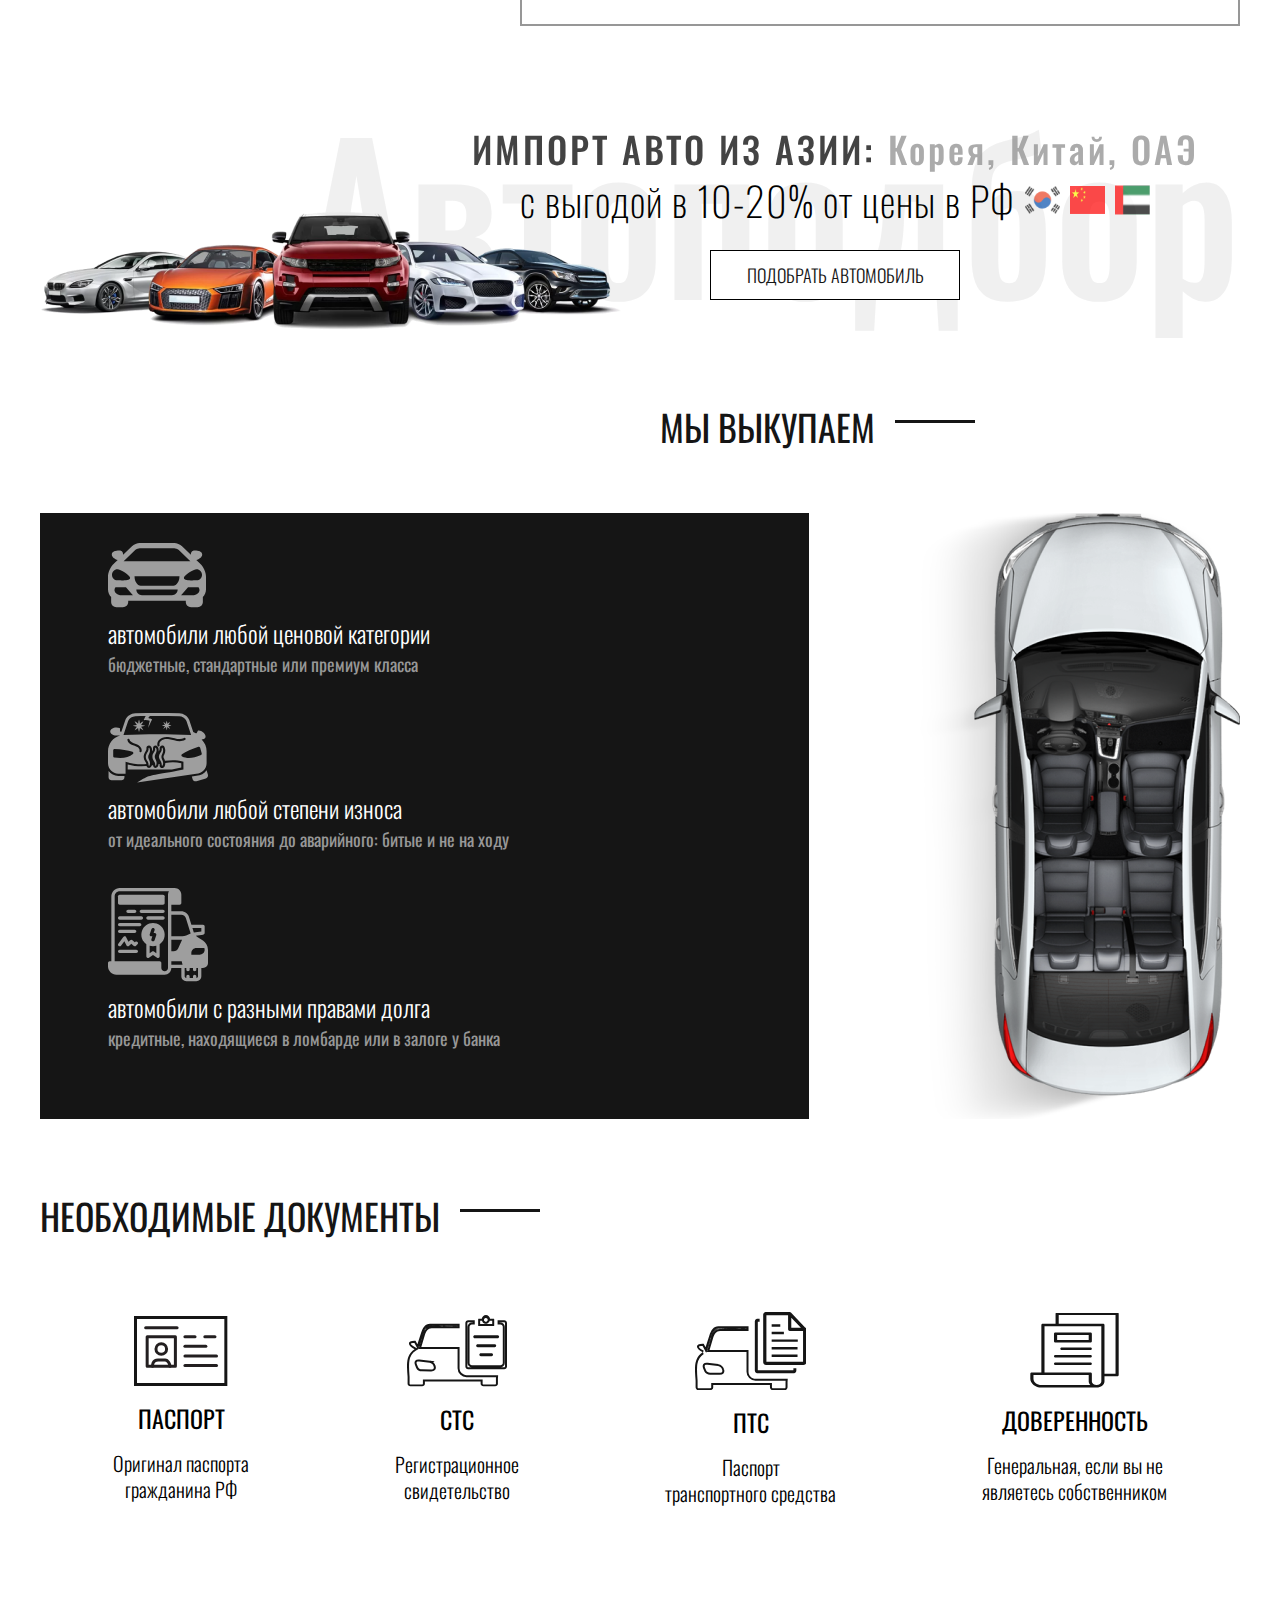
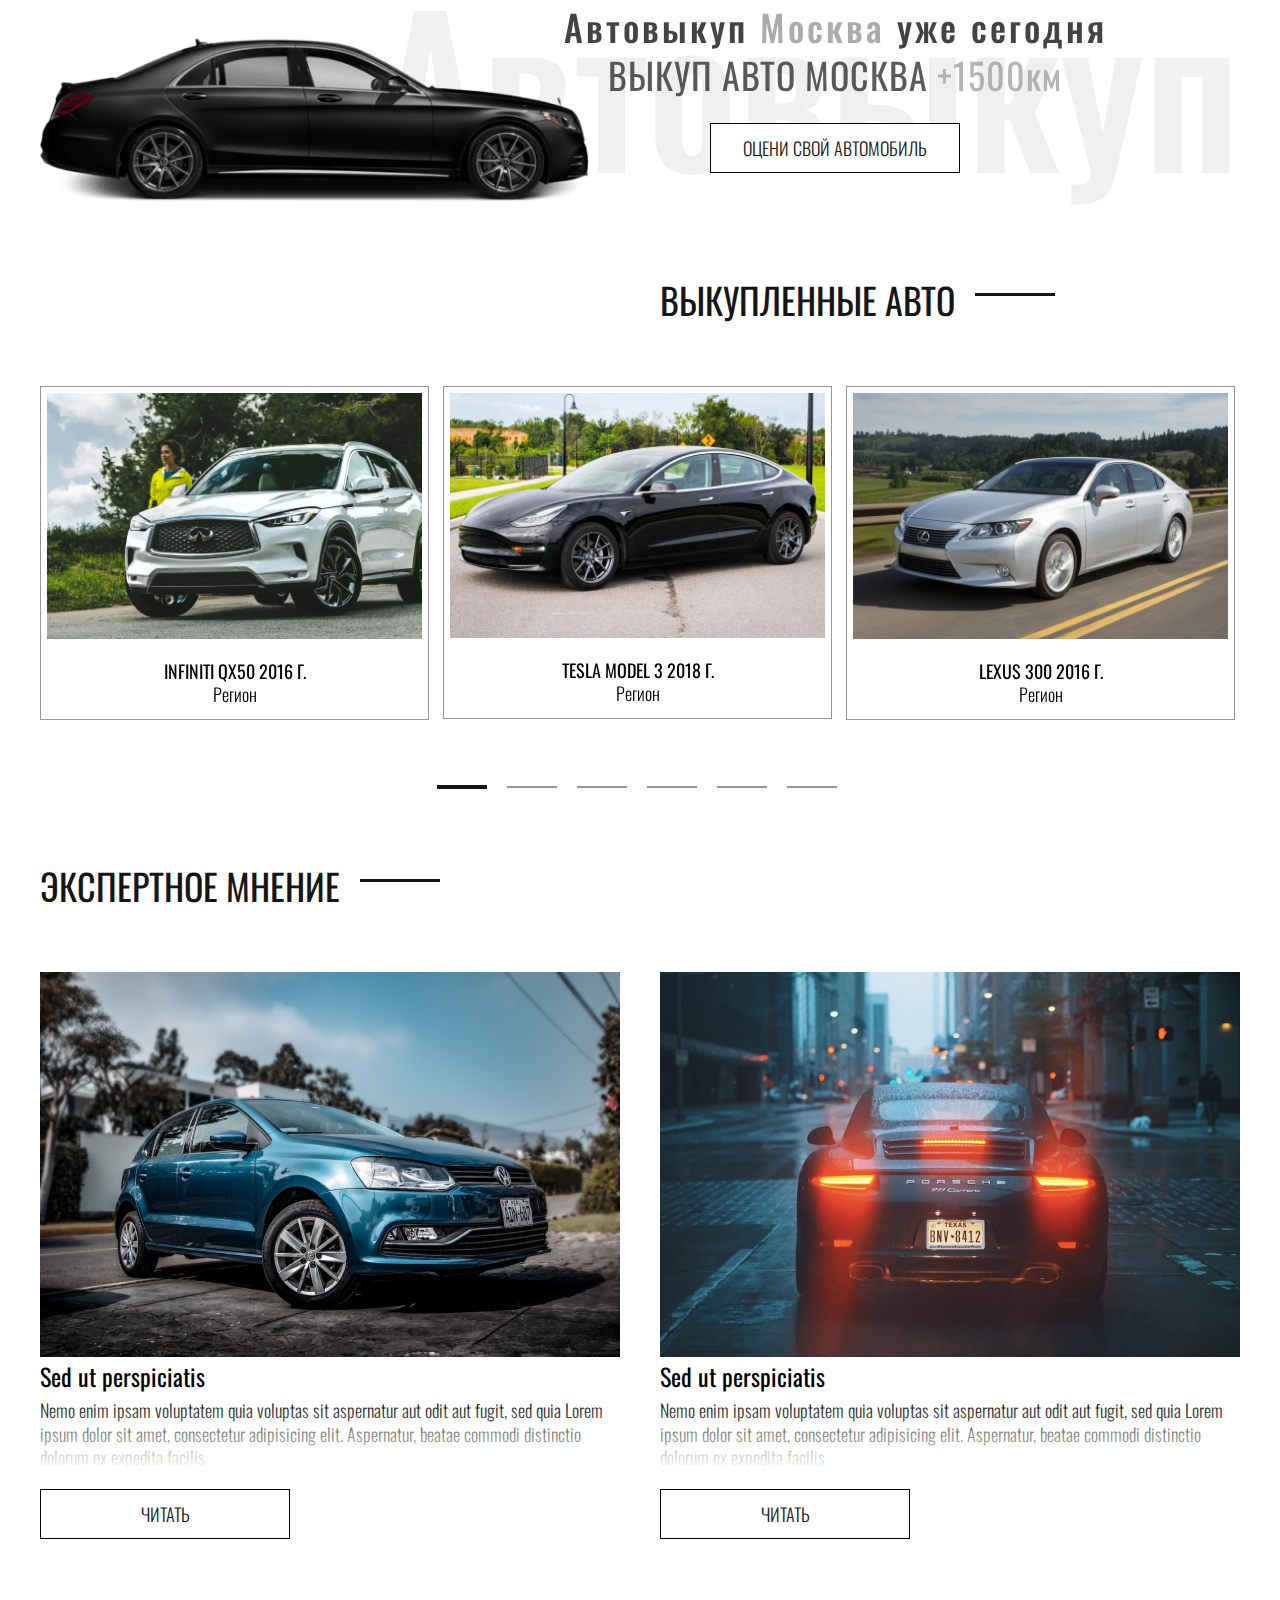
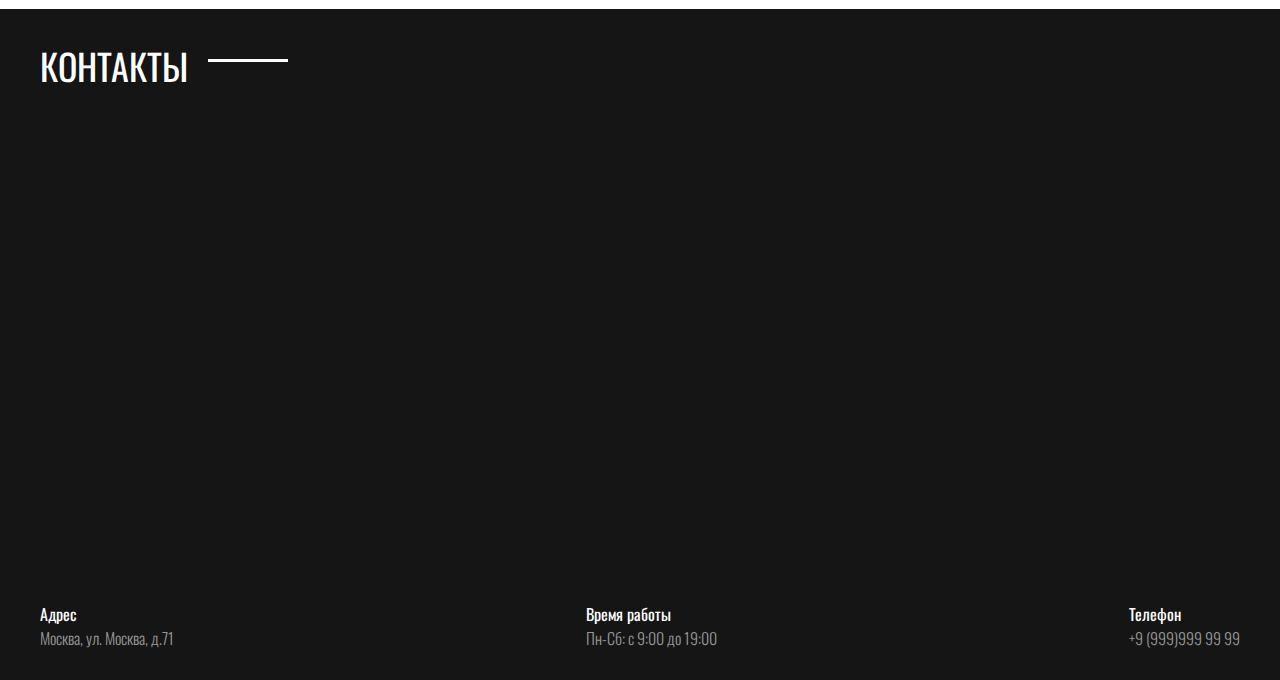
==== commit b725e357: "refactor image" ====
--- a/index.html
+++ b/index.html
@@ -16,35 +16,35 @@
   <link rel="stylesheet" href="css/style.css">
 </head>
 <body>
-<!--	      modal-->
-<div id="modal-buyback" class="modal">
-  <div class="modal__box">
-    <button class="modal__close-btn" id="close-my-modal-btn">
-      <svg width="23" height="25" viewBox="0 0 23 25" fill="none" xmlns="http://www.w3.org/2000/svg">
-        <path d="M2.09082 0.03125L22.9999 22.0294L20.909 24.2292L-8.73579e-05 2.23106L2.09082 0.03125Z"
-              fill="#FFFFFF"/>
-        <path d="M0 22.0295L20.9091 0.0314368L23 2.23125L2.09091 24.2294L0 22.0295Z" fill="#FFFFFF"/>
-      </svg>
-    </button>
-    <form id="form" class="form" autocomplete="off">
-      <h3 class="form__title title">Оставить заявку</h3>
-      <label>
-        <input id="name" class="form__input-inp" type="text" placeholder="Как Вас зовут?" autocomplete="off">
-        <input id="tel" class="form__input-inp" type="tel" placeholder="Ваш телефон" autocomplete="off">
-        <textarea class="form__input-inp form__inp-text" name="msg" id="msg" placeholder="Ваш вопрос"
-                  autocomplete="off"></textarea>
-      </label>
-      <button class="form__button button__white button" type="submit">Отправить заявку</button>
-      <div class="form__policy-container">
-        <p class="policy">Отправляя нам свои данные Вы даете согласие на обработку своих персональных данных</p>
-        <img class="logo__img form__logo" src="./images/svg/carprofit-logo1.svg" alt="logo">
-      </div>
-    </form>
-  </div>
-</div>
 <div class="wrapper">
   <!--header-->
-  <div class="header-main">
+	<!--	      modal-->
+	<div id="modal-buyback" class="modal">
+		<div class="modal__box">
+			<button class="modal__close-btn" id="close-my-modal-btn">
+				<svg width="23" height="25" viewBox="0 0 23 25" fill="none" xmlns="http://www.w3.org/2000/svg">
+					<path d="M2.09082 0.03125L22.9999 22.0294L20.909 24.2292L-8.73579e-05 2.23106L2.09082 0.03125Z"
+					      fill="#FFFFFF"/>
+					<path d="M0 22.0295L20.9091 0.0314368L23 2.23125L2.09091 24.2294L0 22.0295Z" fill="#FFFFFF"/>
+				</svg>
+			</button>
+			<form id="form" class="form" autocomplete="off">
+				<h3 class="form__title title">Оставить заявку</h3>
+				<label>
+					<input id="name" class="form__input-inp" type="text" placeholder="Как Вас зовут?" autocomplete="off">
+					<input id="tel" class="form__input-inp" type="tel" placeholder="Ваш телефон" autocomplete="off">
+					<textarea class="form__input-inp form__inp-text" name="msg" id="msg" placeholder="Ваш вопрос"
+					          autocomplete="off"></textarea>
+				</label>
+				<button class="form__button button__white button" type="submit">Отправить заявку</button>
+				<div class="form__policy-container">
+					<p class="policy">Отправляя нам свои данные Вы даете согласие на обработку своих персональных данных</p>
+					<img class="logo__img form__logo" src="./images/svg/carprofit-logo1.svg" alt="logo">
+				</div>
+			</form>
+		</div>
+	</div>
+  <header class="header-main">
     <div class="container">
       <div class="header__inner">
         <a class="logo" href="index.html">
@@ -162,7 +162,8 @@
         </nav>
       </div>
     </div>
-  </div>
+  </header>
+	
   <div class="main">
     <!--top-->
     <section class="top _section" style="background-image: url(./images/top-bg.jpg);">
@@ -183,7 +184,7 @@
         <h3 class="title">ПОЧЕМУ CARPROFIT?</h3>
         <div class="benefits__inner _inner">
           <div class="benefits__content">
-            <img class="benefits__img" src="./images/mustang.png" alt="car">
+            <img class="benefits__img" src="./images/lexus.png" alt="car">
             <ol class="benefits__list">
               <li class="benefits__item">
                 <p class="benefits__item-title">Сделаем все за Вас</p>
@@ -416,8 +417,8 @@
 </div>
 <script src="https://ajax.googleapis.com/ajax/libs/jquery/3.4.1/jquery.min.js"></script>
 <script src="js/slick.min.js"></script>
-<script src="js/jquery.fancybox.min.js"></script>
-<script src="js/wow.min.js"></script>
+<!--<script src="js/jquery.fancybox.min.js"></script>-->
+<!--<script src="js/wow.min.js"></script>-->
 <script src="js/just-validate.min.js"></script>
 <script src="js/inputmask.min.js"></script>
 <script src="js/main.js"></script>
